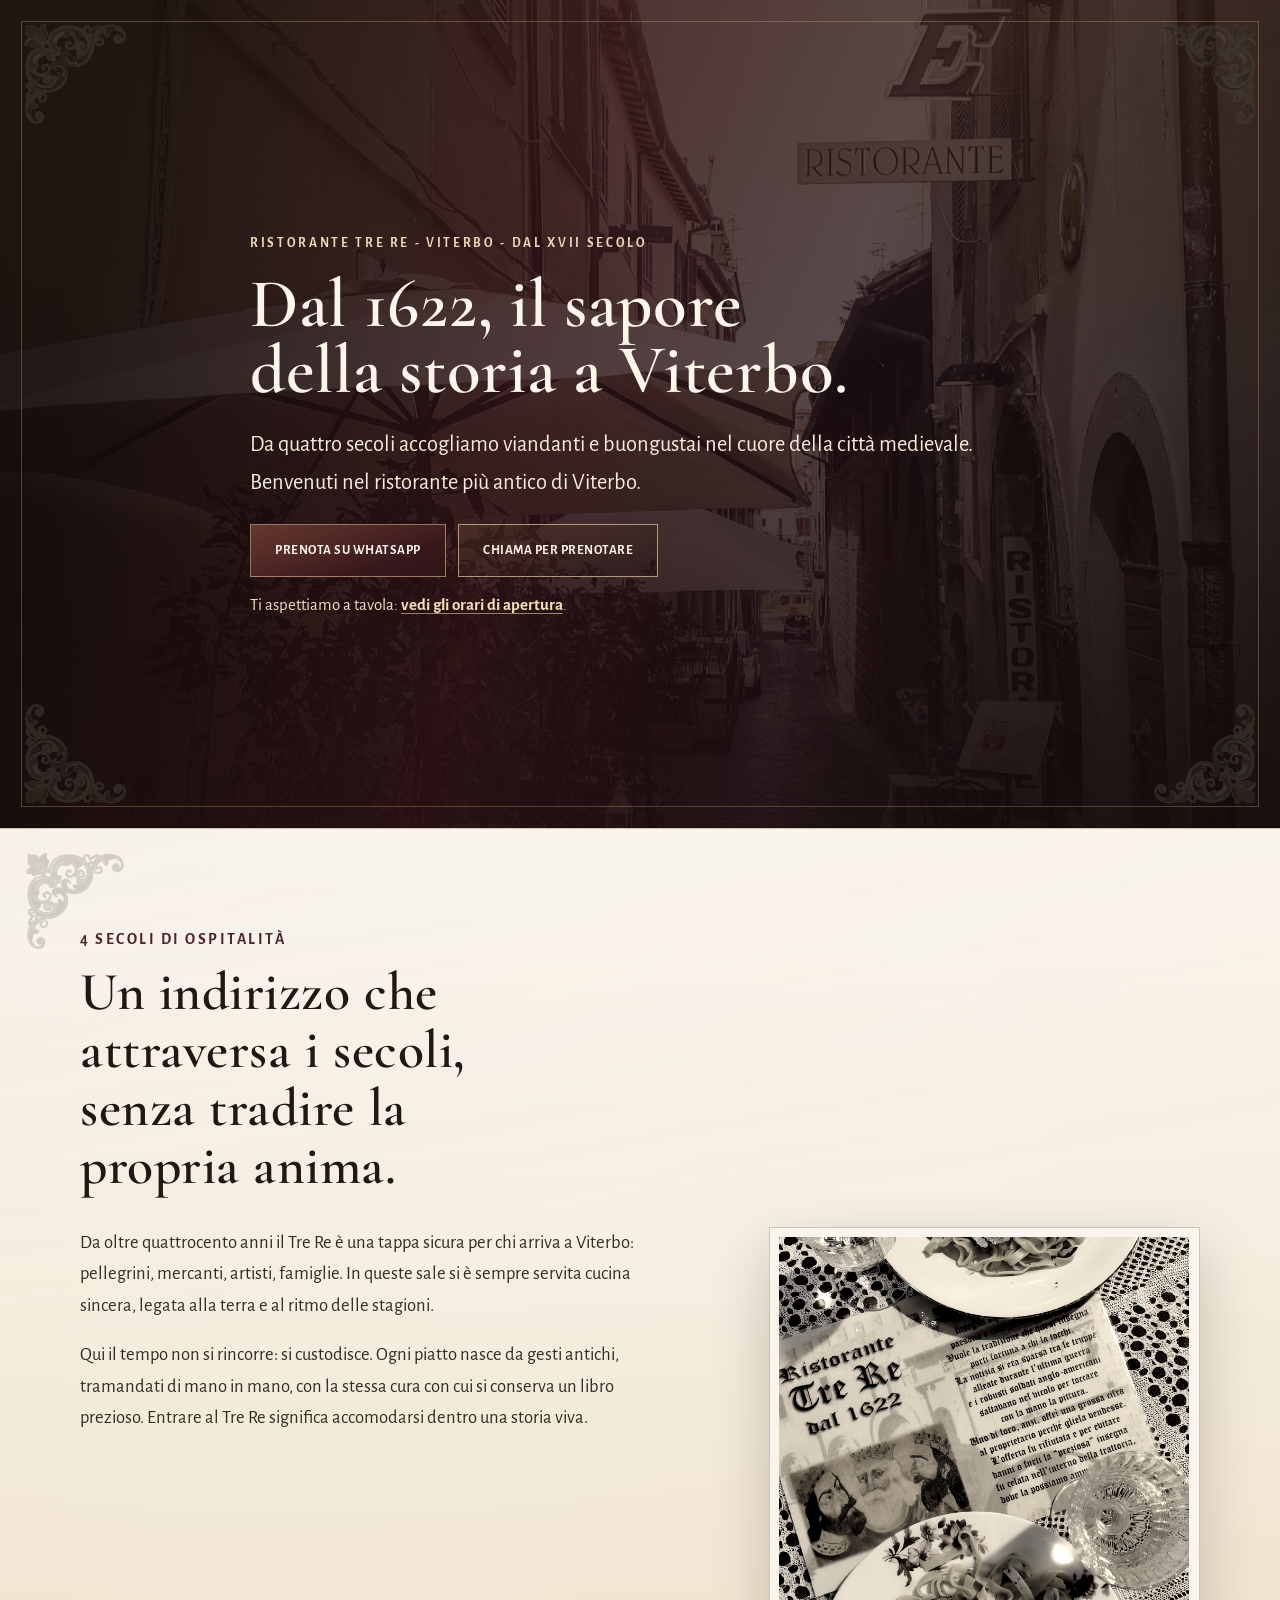
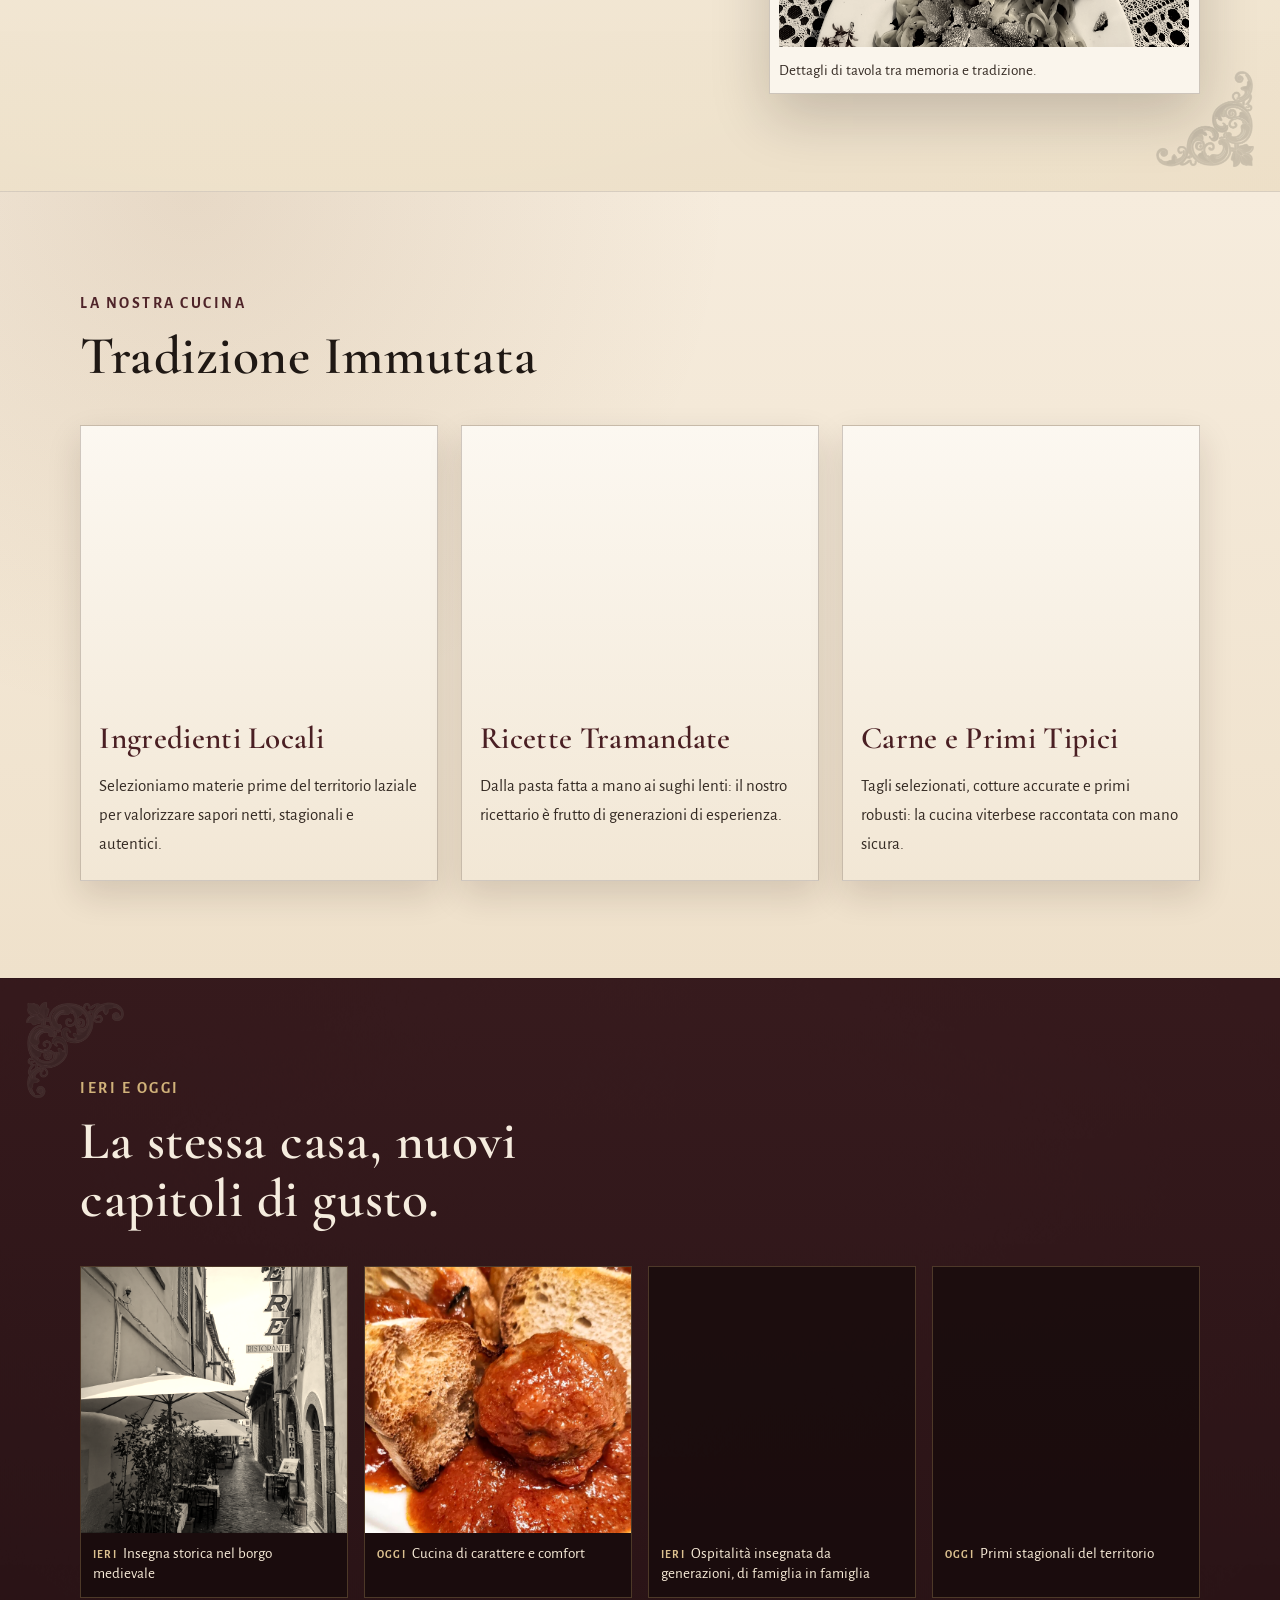
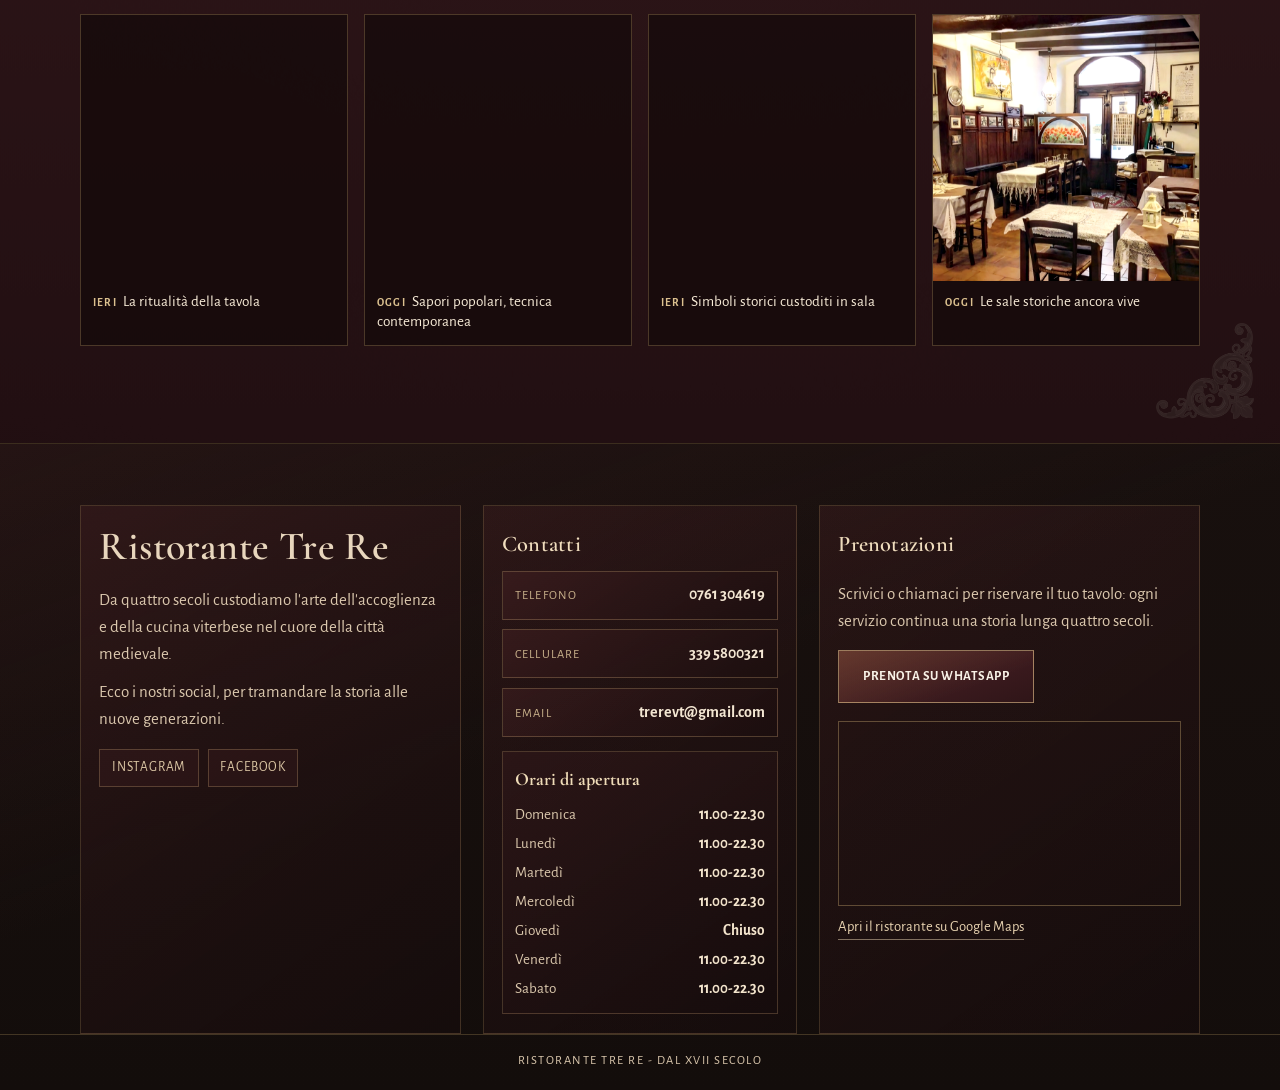
==== index.html @ cdb8b238 "prova 2" ====
<!DOCTYPE html>
<html lang="it">
<head>
  <meta charset="UTF-8">
  <meta name="viewport" content="width=device-width, initial-scale=1.0">
  <title>Ristorante Tre Re</title>
  <meta http-equiv="refresh" content="0; url=assets/index.html?v=20260501-3">
  <link rel="canonical" href="assets/index.html?v=20260501-3">
</head>
<body>
  <p>Reindirizzamento in corso...</p>
  <script>
    window.location.replace("assets/index.html?v=20260501-3");
  </script>
</body>
</html>
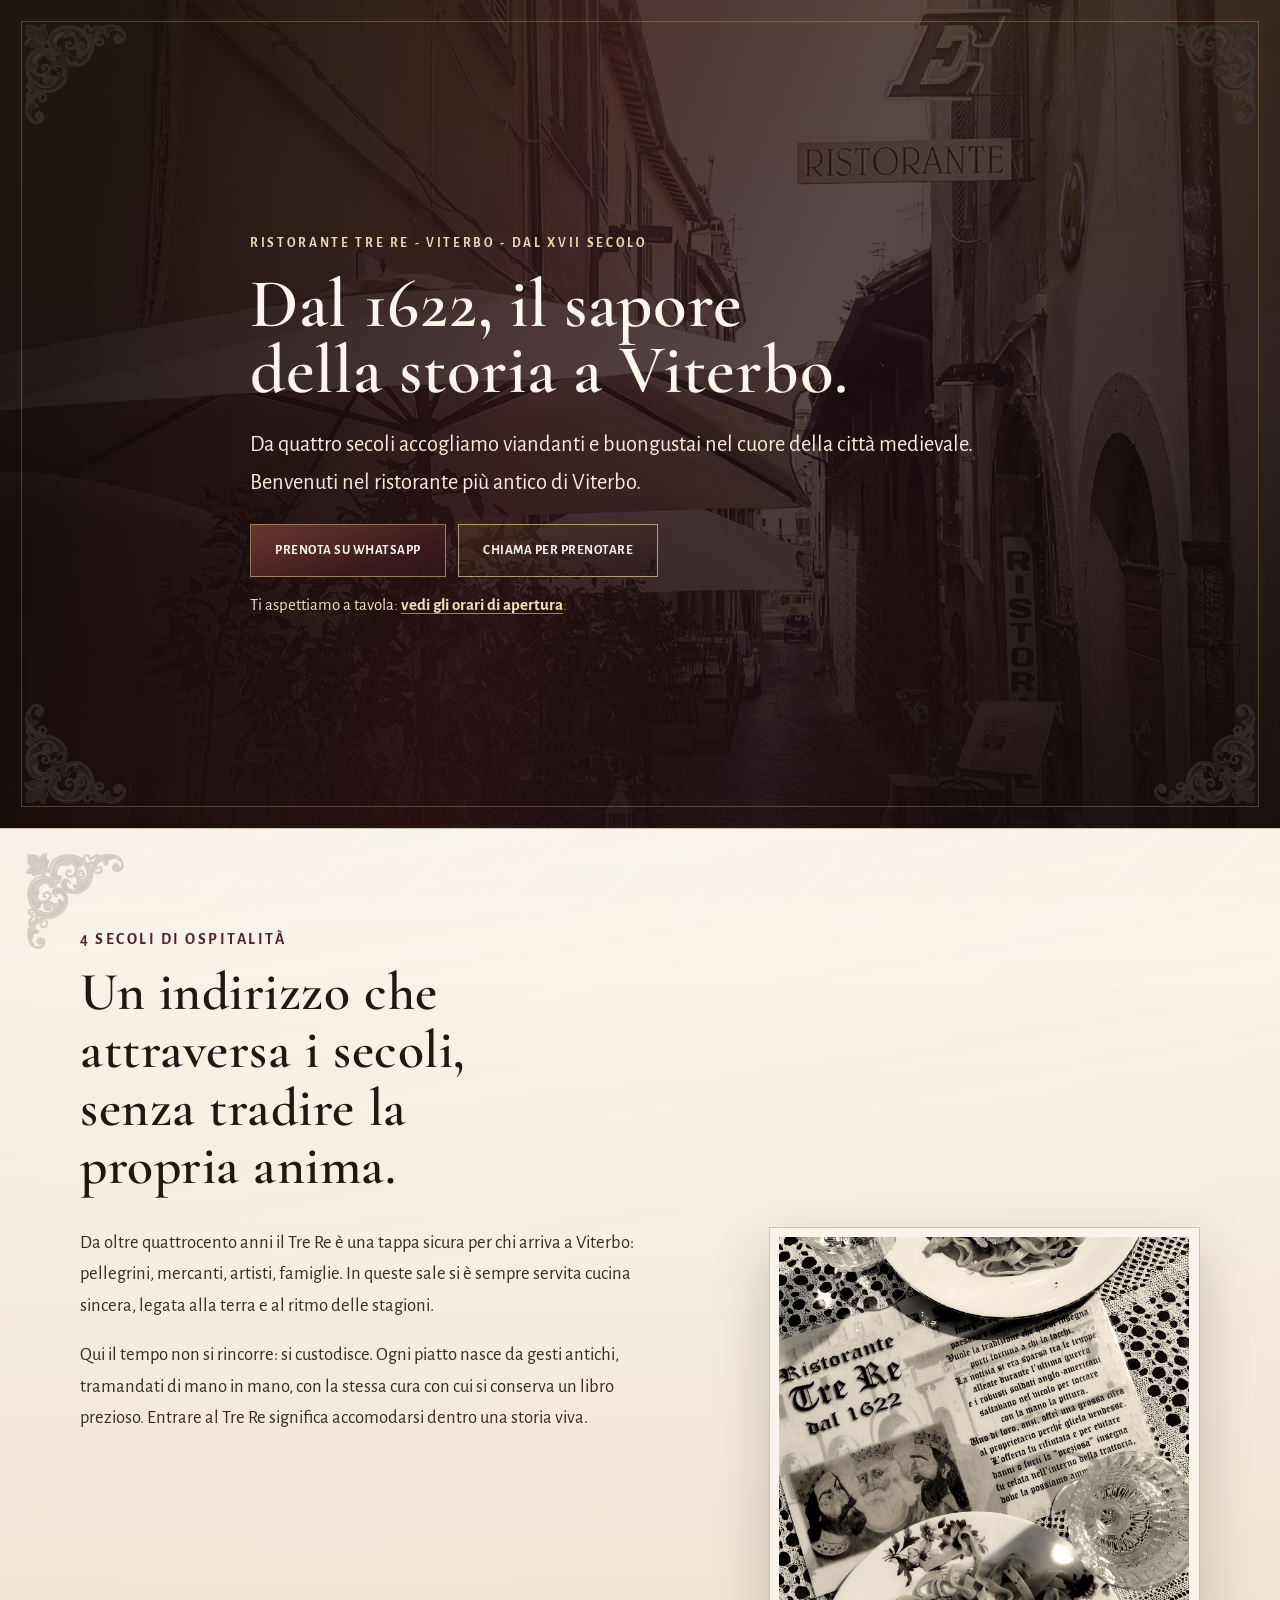
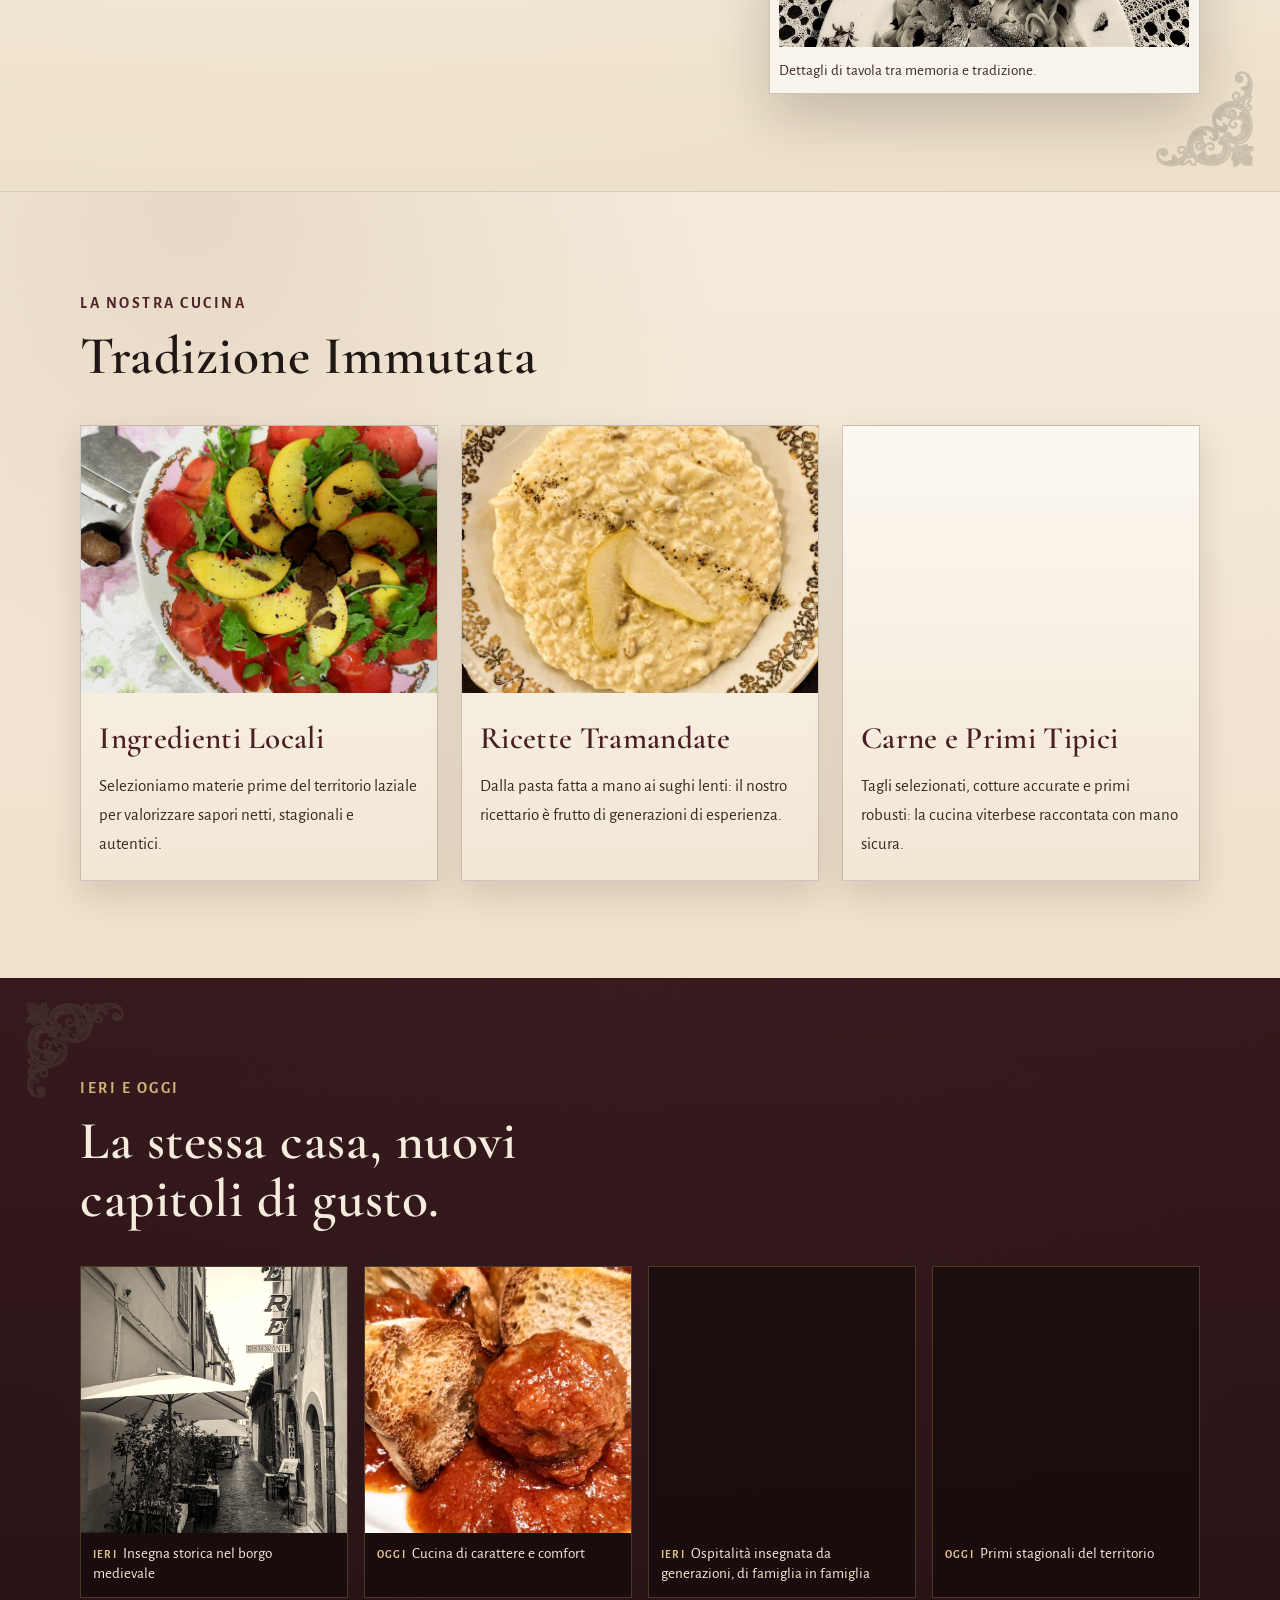
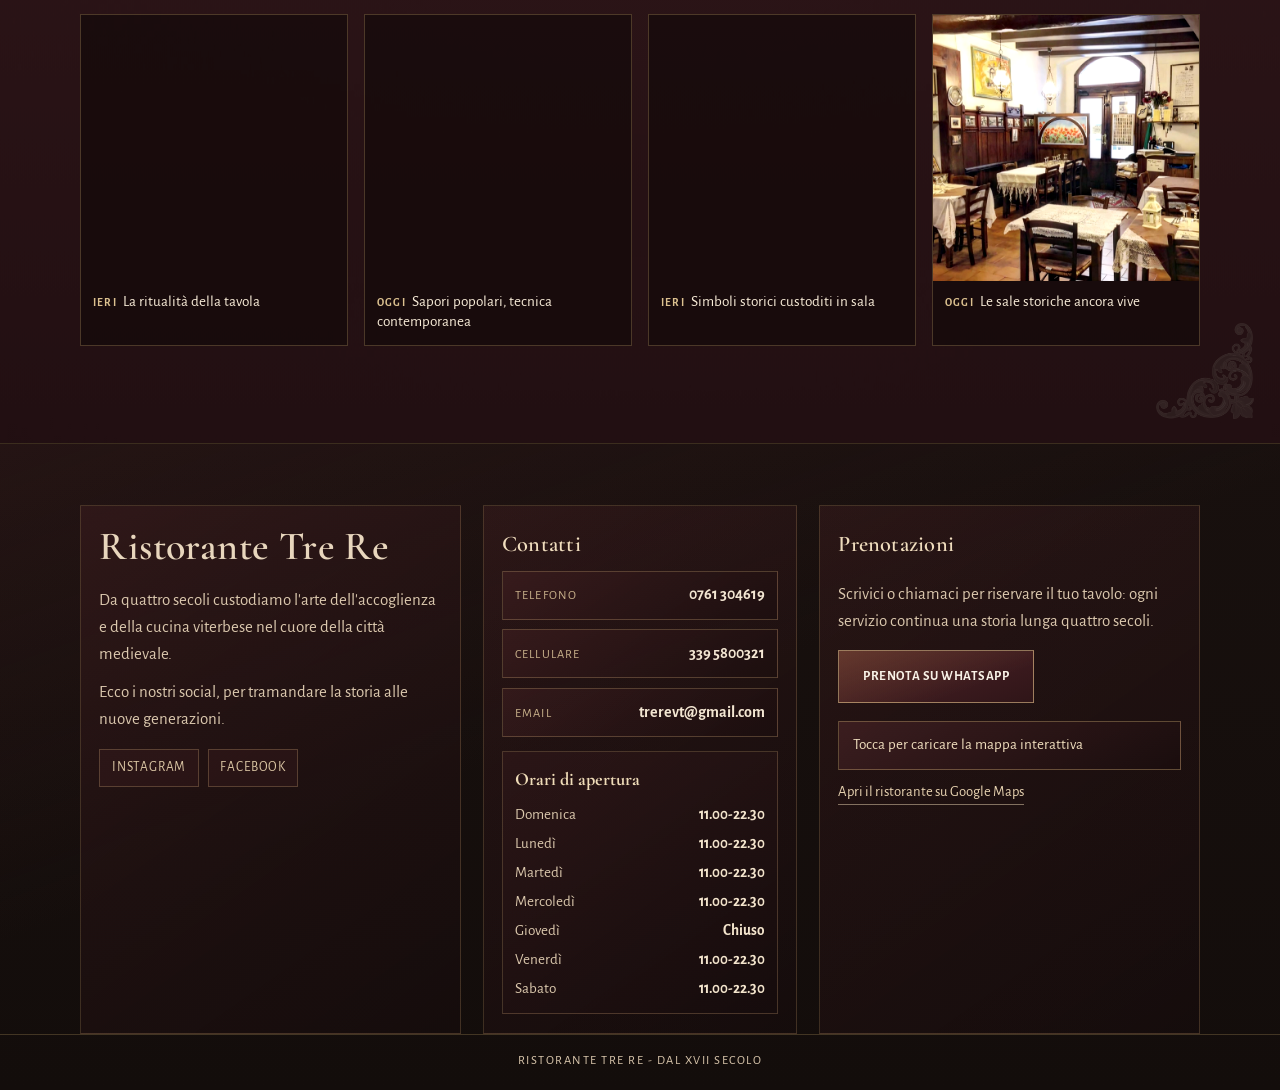
==== commit 5cd2b914: "bug risolto , vediamo velocita" ====
--- a/index.html
+++ b/index.html
@@ -4,13 +4,13 @@
   <meta charset="UTF-8">
   <meta name="viewport" content="width=device-width, initial-scale=1.0">
   <title>Ristorante Tre Re</title>
-  <meta http-equiv="refresh" content="0; url=assets/index.html?v=20260501-3">
-  <link rel="canonical" href="assets/index.html?v=20260501-3">
+  <meta http-equiv="refresh" content="0; url=assets/index.html?v=20260501-4">
+  <link rel="canonical" href="assets/index.html?v=20260501-4">
 </head>
 <body>
   <p>Reindirizzamento in corso...</p>
   <script>
-    window.location.replace("assets/index.html?v=20260501-3");
+    window.location.replace("assets/index.html?v=20260501-4");
   </script>
 </body>
 </html>
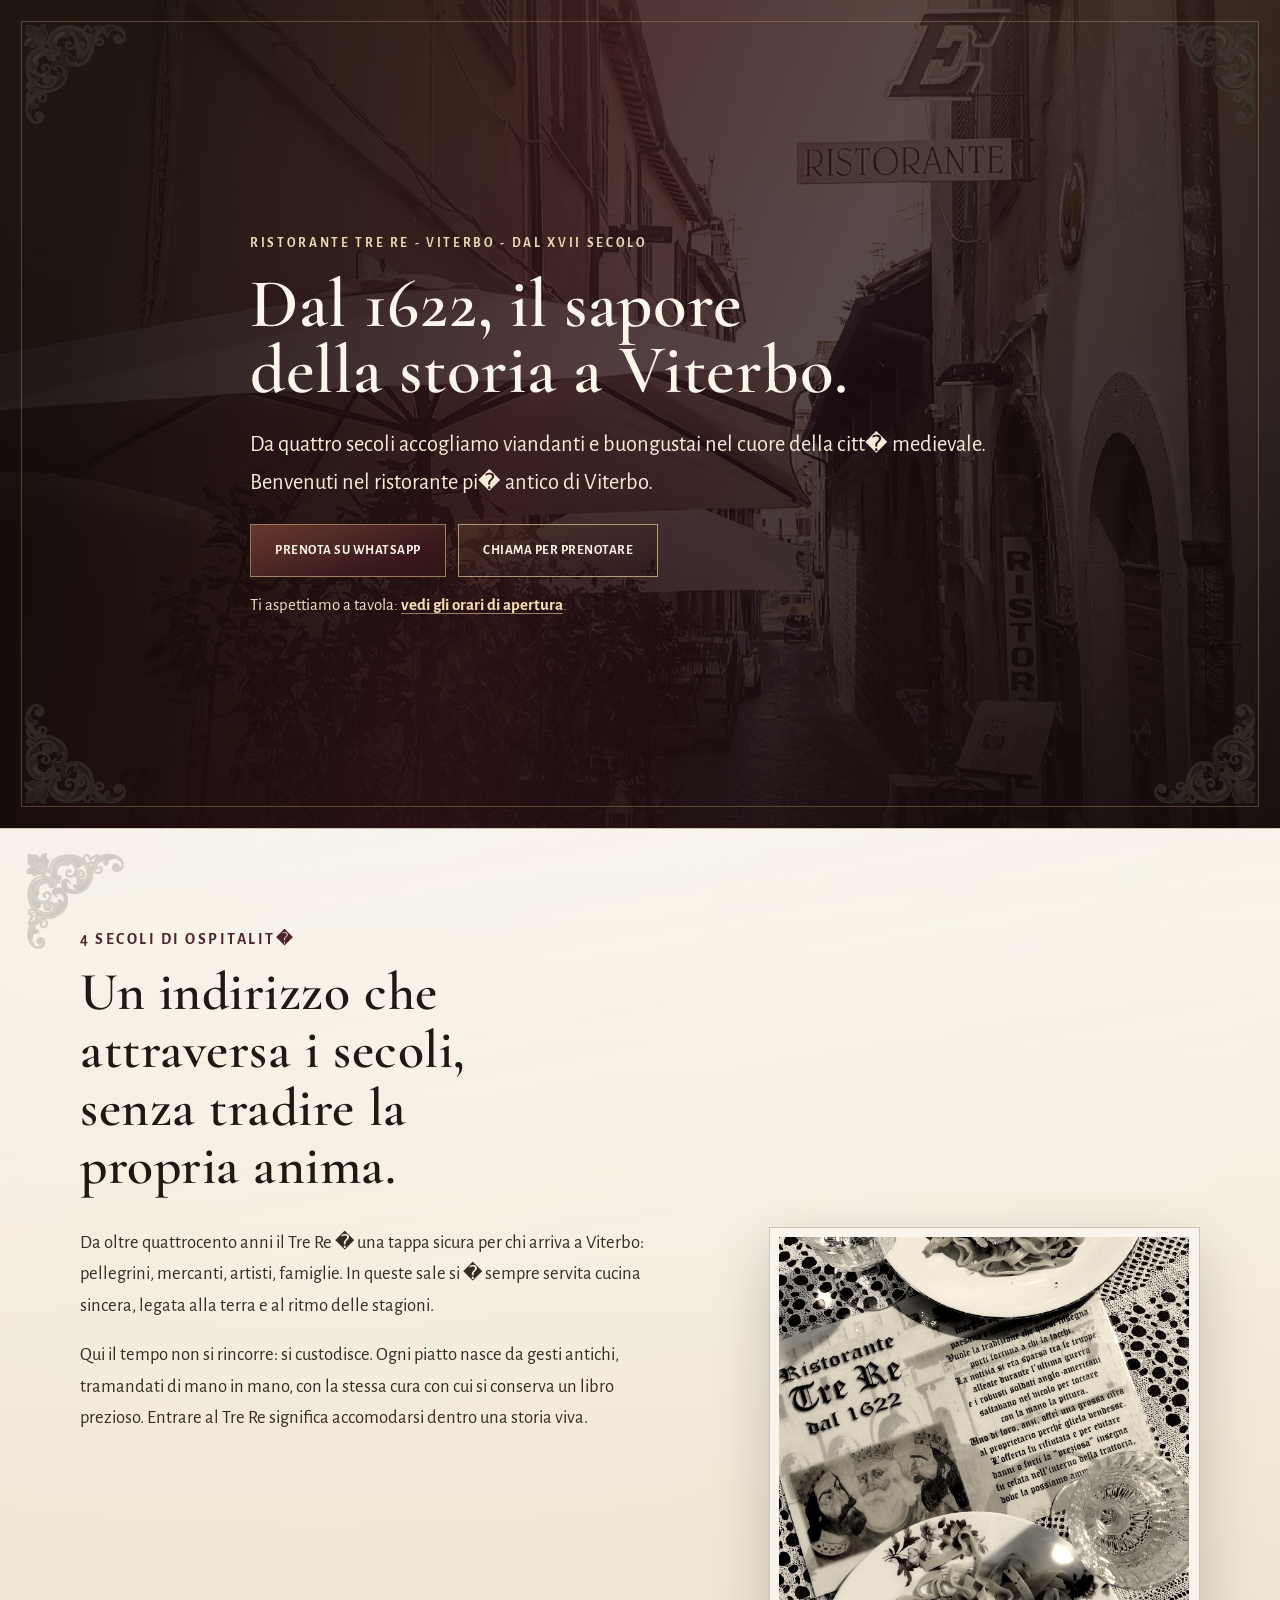
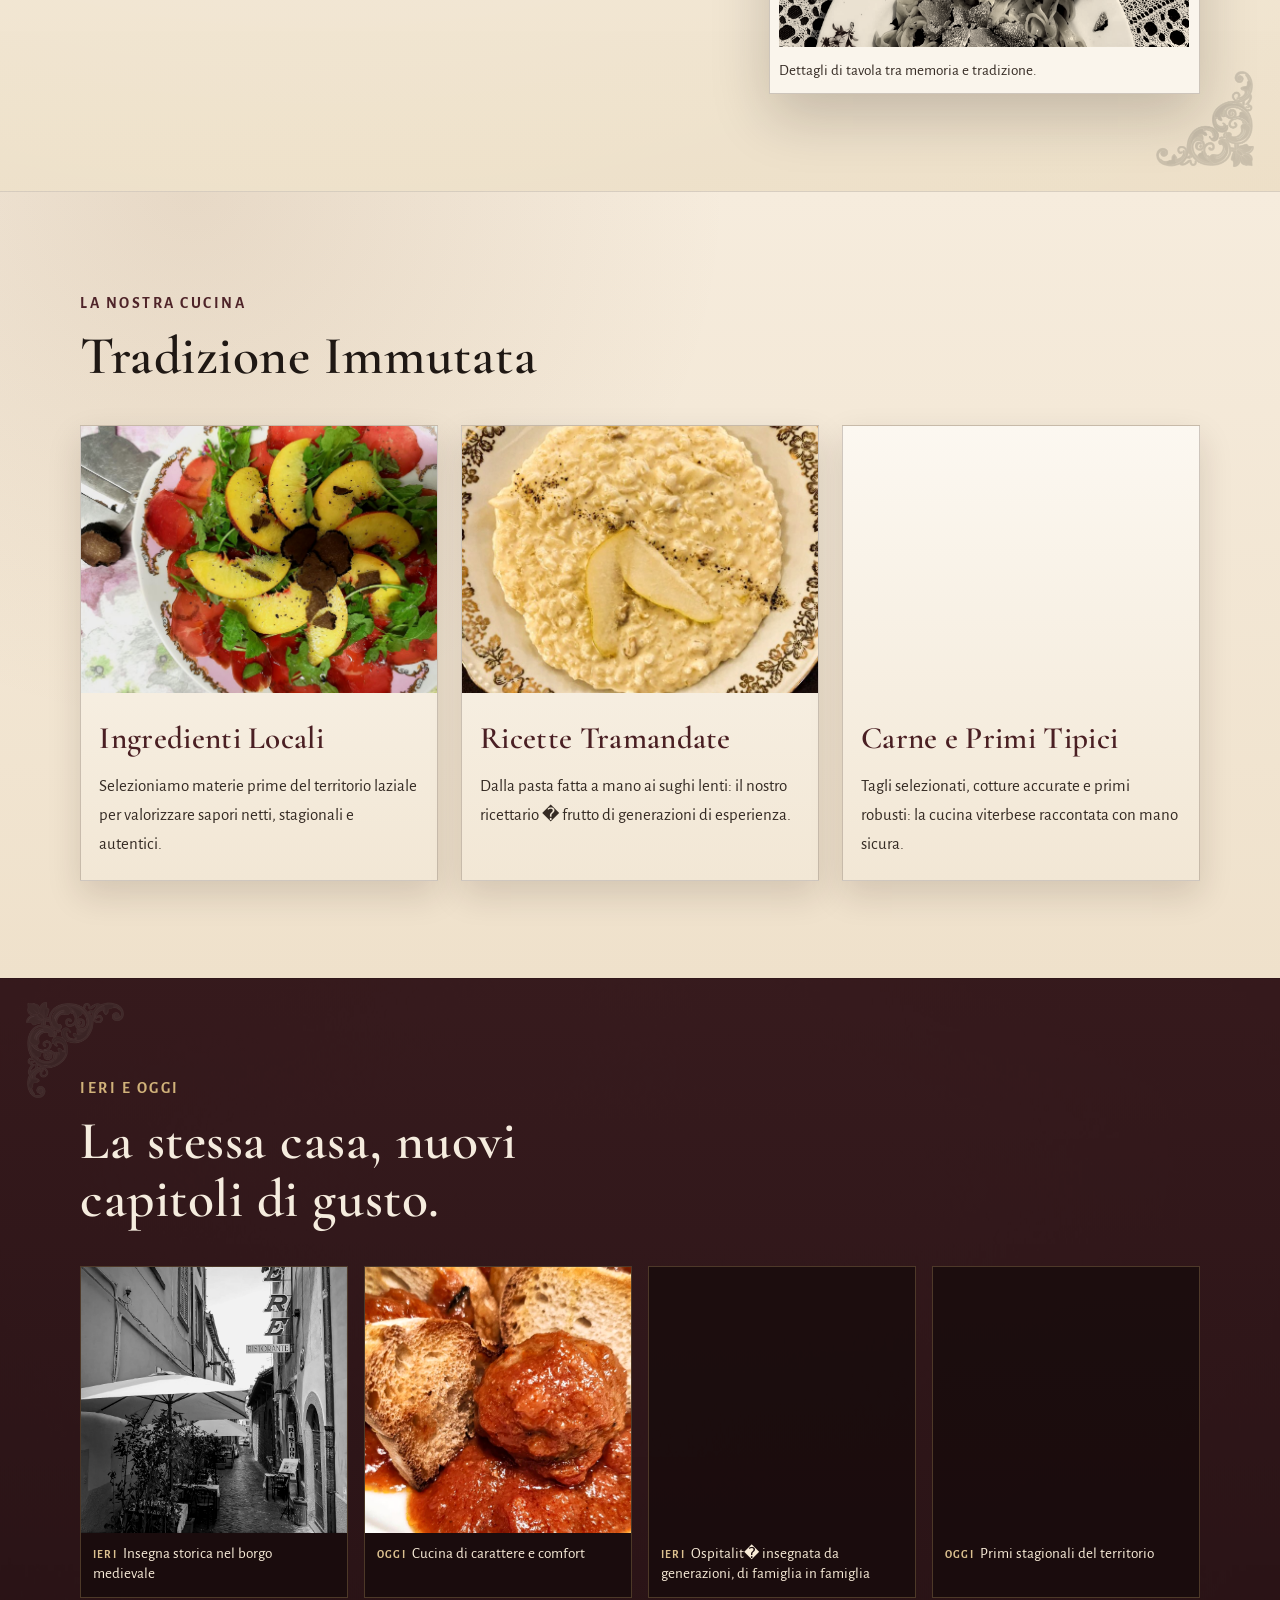
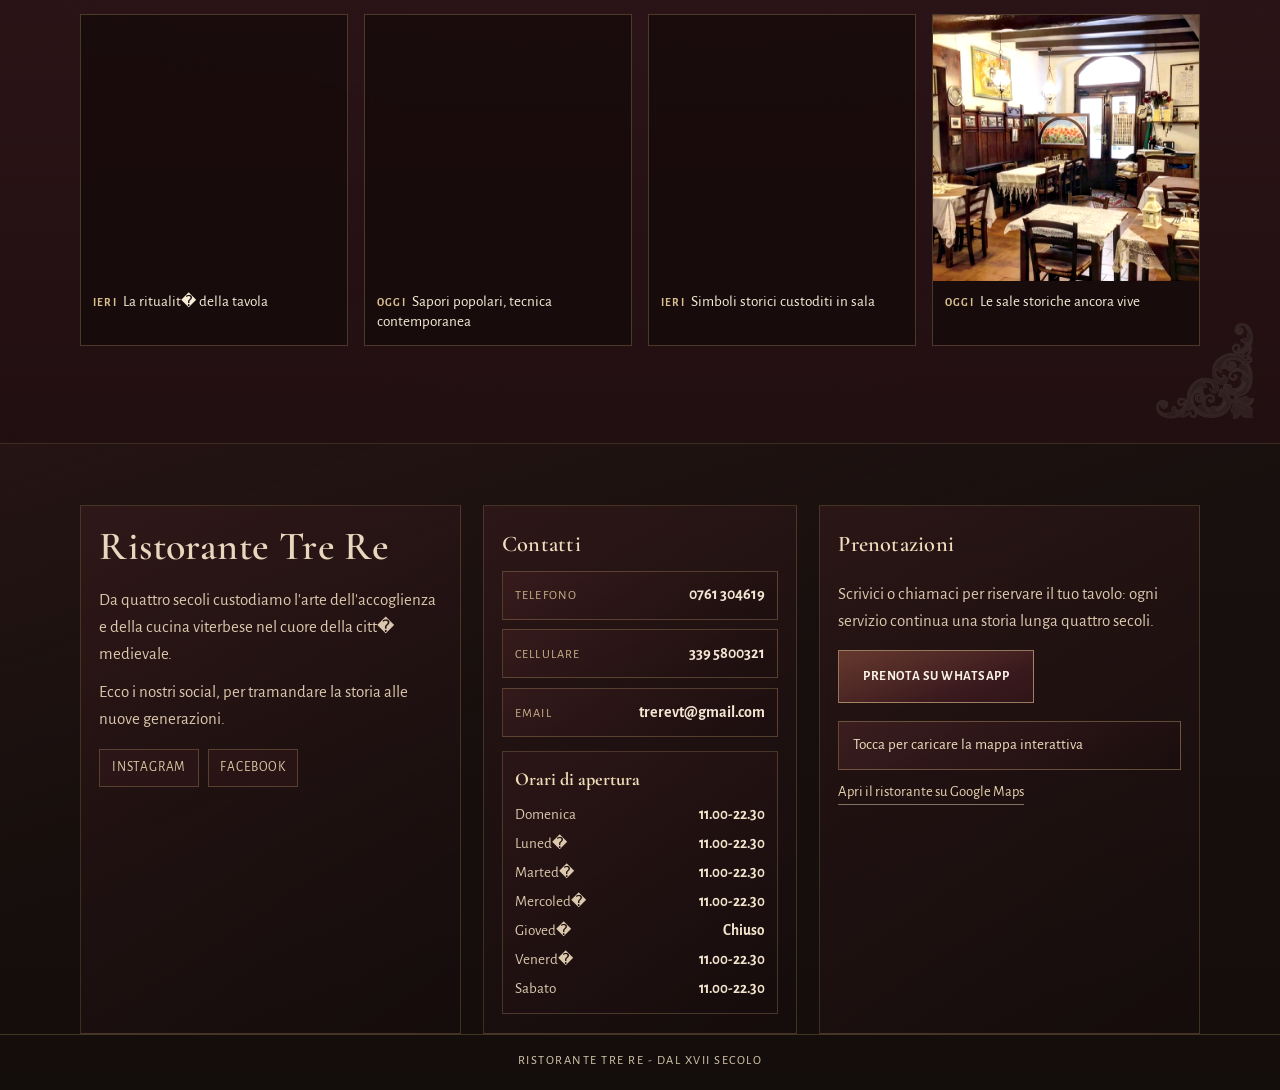
==== commit c793c4ac: "index in root" ====
--- a/index.html
+++ b/index.html
@@ -3,14 +3,225 @@
 <head>
   <meta charset="UTF-8">
   <meta name="viewport" content="width=device-width, initial-scale=1.0">
-  <title>Ristorante Tre Re</title>
-  <meta http-equiv="refresh" content="0; url=assets/index.html?v=20260501-4">
-  <link rel="canonical" href="assets/index.html?v=20260501-4">
+  <title>Ristorante Tre Re | Dal 1600 il sapore della storia</title>
+  <meta name="description" content="Ristorante Tre Re, il locale pi� antico di Viterbo: quattro secoli di ospitalit�, cucina tipica e tradizione nel cuore medievale della citt�.">
+  <link rel="stylesheet" href="assets/css/style.css?v=20260501-5">
 </head>
 <body>
-  <p>Reindirizzamento in corso...</p>
+  <header class="hero">
+    <div class="hero-slideshow" aria-hidden="true">
+      <span class="hero-slide hero-slide--1"></span>
+      <span class="hero-slide hero-slide--2"></span>
+      <span class="hero-slide hero-slide--3"></span>
+    </div>
+    <div class="hero-frame" aria-hidden="true"></div>
+    <div class="container hero-inner">
+      <p class="eyebrow fade-up" style="--delay: 0s;">Ristorante Tre Re - Viterbo - Dal XVII secolo</p>
+      <h1 class="fade-up" style="--delay: 0.12s;">Dal 1622, il sapore della storia a Viterbo.</h1>
+      <p class="lead fade-up" style="--delay: 0.24s;">
+        Da quattro secoli accogliamo viandanti e buongustai nel cuore della citt� medievale.
+        Benvenuti nel ristorante pi� antico di Viterbo.
+      </p>
+      <div class="hero-cta-group fade-up" style="--delay: 0.36s;">
+        <a class="cta" href="https://wa.me/393395800321?text=Buongiorno%2C%20vorrei%20prenotare%20un%20tavolo%20al%20Ristorante%20Tre%20Re." target="_blank" rel="noopener noreferrer">Prenota su WhatsApp</a>
+        <a class="cta cta-outline" href="tel:+390761304619">Chiama per prenotare</a>
+      </div>
+      <p class="hero-contacts fade-up" style="--delay: 0.48s;">Ti aspettiamo a tavola: <a href="#orari">vedi gli orari di apertura</a>.</p>
+    </div>
+  </header>
+
+  <main>
+    <section class="section legacy ornate" id="storia">
+      <div class="container">
+        <p class="section-kicker">4 Secoli di Ospitalit�</p>
+        <h2>Un indirizzo che attraversa i secoli, senza tradire la propria anima.</h2>
+        <div class="legacy-grid">
+          <div>
+            <p>
+              Da oltre quattrocento anni il Tre Re � una tappa sicura per chi arriva a Viterbo:
+              pellegrini, mercanti, artisti, famiglie. In queste sale si � sempre servita cucina
+              sincera, legata alla terra e al ritmo delle stagioni.
+            </p>
+            <p>
+              Qui il tempo non si rincorre: si custodisce. Ogni piatto nasce da gesti antichi,
+              tramandati di mano in mano, con la stessa cura con cui si conserva un libro prezioso.
+              Entrare al Tre Re significa accomodarsi dentro una storia viva.
+            </p>
+          </div>
+          <figure class="legacy-photo">
+            <img src="assets/img/foglio-tavola-upscaled.jpeg" alt="Tavolo apparecchiato con menu storico del Ristorante Tre Re." loading="lazy" decoding="async">
+            <figcaption>Dettagli di tavola tra memoria e tradizione.</figcaption>
+          </figure>
+        </div>
+      </div>
+    </section>
+
+    <section class="section cucina" id="cucina">
+      <div class="container">
+        <p class="section-kicker">La Nostra Cucina</p>
+        <h2>Tradizione Immutata</h2>
+        <div class="card-grid">
+          <article class="dish-card">
+            <img src="assets/img/ristorante_tre_re__1594581853_2351845506476905360_332465198.jpg" alt="Piatto con ingredienti stagionali e prodotti del territorio." loading="lazy" decoding="async">
+            <div class="card-copy">
+              <h3>Ingredienti Locali</h3>
+              <p>Selezioniamo materie prime del territorio laziale per valorizzare sapori netti, stagionali e autentici.</p>
+            </div>
+          </article>
+
+          <article class="dish-card">
+            <img src="assets/img/riso.jpg" alt="Piatto della tradizione di casa Tre Re, ricetta tramandata nel tempo." loading="lazy" decoding="async">
+            <div class="card-copy">
+              <h3>Ricette Tramandate</h3>
+              <p>Dalla pasta fatta a mano ai sughi lenti: il nostro ricettario � frutto di generazioni di esperienza.</p>
+            </div>
+          </article>
+
+          <article class="dish-card">
+            <img src="assets/img/ristorante_tre_re__1757107504_3715209474312395464_332465198.jpg" alt="Secondo piatto tradizionale con carne e contorno fresco." loading="lazy" decoding="async">
+            <div class="card-copy">
+              <h3>Carne e Primi Tipici</h3>
+              <p>Tagli selezionati, cotture accurate e primi robusti: la cucina viterbese raccontata con mano sicura.</p>
+            </div>
+          </article>
+        </div>
+      </div>
+    </section>
+
+    <section class="section gallery ornate" id="ieri-oggi">
+      <div class="container">
+        <p class="section-kicker">Ieri e Oggi</p>
+        <h2>La stessa casa, nuovi capitoli di gusto.</h2>
+        <div class="gallery-grid">
+          <figure class="gallery-item legacy-shot mobile-hide-on-phone">
+            <img src="assets/img/insegna-upscaled.jpeg" alt="Insegna del Ristorante Tre Re lungo il vicolo storico di Viterbo." loading="lazy" decoding="async">
+            <figcaption><span>Ieri</span>Insegna storica nel borgo medievale</figcaption>
+          </figure>
+
+          <figure class="gallery-item now-shot">
+            <img src="assets/img/polpetta.jpg" alt="Polpette al sugo con pane rustico." loading="lazy" decoding="async">
+            <figcaption><span>Oggi</span>Cucina di carattere e comfort</figcaption>
+          </figure>
+
+          <figure class="gallery-item legacy-shot">
+            <img src="assets/img/ristorante_tre_re__1744607950_3610355622177372496_332465198.jpg" alt="Ricetta tradizionale servita su piatto storico del ristorante." loading="lazy" decoding="async">
+            <figcaption><span>Ieri</span>Ospitalit� insegnata da generazioni, di famiglia in famiglia</figcaption>
+          </figure>
+
+          <figure class="gallery-item now-shot mobile-hide-on-phone">
+            <img src="assets/img/ristorante_tre_re__1744601433_3610300957358822686_332465198.jpg" alt="Tagliolini ai carciofi della tradizione stagionale." loading="lazy" decoding="async">
+            <figcaption><span>Oggi</span>Primi stagionali del territorio</figcaption>
+          </figure>
+
+          <figure class="gallery-item legacy-shot">
+            <img src="assets/img/ristorante_tre_re__1517424236_1704600497828273106_332465198.jpg" alt="Tavolo apparecchiato in stile classico nelle sale del Tre Re." loading="lazy" decoding="async">
+            <figcaption><span>Ieri</span>La ritualit� della tavola</figcaption>
+          </figure>
+
+          <figure class="gallery-item now-shot">
+            <img src="assets/img/ristorante_tre_re__1749907609_3654812386989381666_332465198.jpg" alt="Frittura tradizionale servita in carta paglia." loading="lazy" decoding="async">
+            <figcaption><span>Oggi</span>Sapori popolari, tecnica contemporanea</figcaption>
+          </figure>
+
+          <figure class="gallery-item legacy-shot">
+            <img src="assets/img/quadro.jpg" alt="Affresco dei Tre Re nelle sale interne del ristorante." loading="lazy" decoding="async">
+            <figcaption><span>Ieri</span>Simboli storici custoditi in sala</figcaption>
+          </figure>
+
+          <figure class="gallery-item now-shot">
+            <img src="assets/img/interno-upscaled.jpeg" alt="Sala interna del ristorante con tavoli apparecchiati e travi in legno." loading="lazy" decoding="async">
+            <figcaption><span>Oggi</span>Le sale storiche ancora vive</figcaption>
+          </figure>
+        </div>
+      </div>
+    </section>
+  </main>
+
+  <footer class="site-footer" id="prenotazioni">
+    <div class="container footer-grid">
+      <div class="footer-col footer-brand">
+        <h2>Ristorante Tre Re</h2>
+        <p>
+          Da quattro secoli custodiamo l'arte dell'accoglienza e della cucina viterbese
+          nel cuore della citt� medievale.
+        </p>
+        <p class="footer-social-intro">Ecco i nostri social, per tramandare la storia alle nuove generazioni.</p>
+        <div class="footer-social-row">
+          <a class="footer-social-link" href="https://www.instagram.com/ristorante_tre_re_/" target="_blank" rel="noopener noreferrer">Instagram</a>
+          <a class="footer-social-link" href="https://www.facebook.com/trereviterbo/" target="_blank" rel="noopener noreferrer">Facebook</a>
+        </div>
+      </div>
+      <div class="footer-col footer-contacts">
+        <h3>Contatti</h3>
+        <div class="footer-contact-cards">
+          <a class="footer-contact-card" href="tel:+390761304619">
+            <span>Telefono</span>
+            <strong>0761 304619</strong>
+          </a>
+          <a class="footer-contact-card" href="tel:+393395800321">
+            <span>Cellulare</span>
+            <strong>339 5800321</strong>
+          </a>
+          <a class="footer-contact-card" href="mailto:trerevt@gmail.com">
+            <span>Email</span>
+            <strong>trerevt@gmail.com</strong>
+          </a>
+        </div>
+        <div class="footer-hours" id="orari">
+          <h4>Orari di apertura</h4>
+          <ul class="footer-hours-list">
+            <li><span>Domenica</span><strong>11.00-22.30</strong></li>
+            <li><span>Luned�</span><strong>11.00-22.30</strong></li>
+            <li><span>Marted�</span><strong>11.00-22.30</strong></li>
+            <li><span>Mercoled�</span><strong>11.00-22.30</strong></li>
+            <li><span>Gioved�</span><strong>Chiuso</strong></li>
+            <li><span>Venerd�</span><strong>11.00-22.30</strong></li>
+            <li><span>Sabato</span><strong>11.00-22.30</strong></li>
+          </ul>
+        </div>
+      </div>
+      <div class="footer-col footer-booking">
+        <h3>Prenotazioni</h3>
+        <p>
+          Scrivici o chiamaci per riservare il tuo tavolo:
+          ogni servizio continua una storia lunga quattro secoli.
+        </p>
+        <div class="footer-actions">
+          <a class="cta" href="https://wa.me/393395800321?text=Buongiorno%2C%20vorrei%20prenotare%20un%20tavolo%20al%20Ristorante%20Tre%20Re." target="_blank" rel="noopener noreferrer">Prenota su WhatsApp</a>
+        </div>
+        <div class="footer-map-wrap">
+          <button class="footer-map-load" type="button" data-map-load>
+            Tocca per caricare la mappa interattiva
+          </button>
+          <iframe
+            class="footer-map"
+            title="Mappa del Ristorante Tre Re a Viterbo"
+            data-src="https://maps.google.com/maps?q=Ristorante+Tre+Re,+Via+Macel+Gattesco+3,+Viterbo&z=17&output=embed"
+            loading="lazy"
+            referrerpolicy="no-referrer-when-downgrade"></iframe>
+          <a class="footer-map-link" href="https://www.google.com/maps/search/?api=1&query=Ristorante+Tre+Re,+Via+Macel+Gattesco+3,+Viterbo" target="_blank" rel="noopener noreferrer">Apri il ristorante su Google Maps</a>
+        </div>
+      </div>
+    </div>
+    <p class="footer-signature">Ristorante Tre Re - Dal XVII Secolo</p>
+  </footer>
   <script>
-    window.location.replace("assets/index.html?v=20260501-4");
+    (function () {
+      var mapButton = document.querySelector("[data-map-load]");
+      var mapFrame = document.querySelector(".footer-map");
+      if (!mapButton || !mapFrame) return;
+
+      function loadMap() {
+        if (mapFrame.getAttribute("src")) return;
+        var src = mapFrame.getAttribute("data-src");
+        if (!src) return;
+        mapFrame.setAttribute("src", src);
+        mapFrame.classList.add("is-loaded");
+        mapButton.hidden = true;
+      }
+
+      mapButton.addEventListener("click", loadMap);
+    })();
   </script>
 </body>
 </html>
--- a/assets/css/style.css
+++ b/assets/css/style.css
@@ -0,0 +1,1021 @@
+@import url("../fonts/local-fonts.css");
+
+:root {
+  --paper: #f4ecde;
+  --paper-soft: #efe3cf;
+  --ink: #1f1814;
+  --ink-soft: #352b24;
+  --bordeaux: #4a1f23;
+  --bordeaux-deep: #2f1518;
+  --bordeaux-soft: #5f2c31;
+  --gold: #9a7838;
+  --gold-soft: #c4a770;
+  --border: rgba(63, 45, 31, 0.24);
+  --shadow: 0 22px 55px rgba(24, 14, 10, 0.2);
+}
+
+*,
+*::before,
+*::after {
+  box-sizing: border-box;
+}
+
+html {
+  scroll-behavior: smooth;
+  width: 100%;
+  max-width: 100%;
+}
+
+body {
+  margin: 0;
+  font-size: 1.06rem;
+  font-family: "Alegreya Sans", sans-serif;
+  color: var(--ink);
+  line-height: 1.7;
+  width: 100%;
+  max-width: 100%;
+  overflow-x: hidden;
+  -webkit-text-size-adjust: 100%;
+  text-size-adjust: 100%;
+  background:
+    radial-gradient(circle at 25% 12%, rgba(255, 255, 255, 0.7), transparent 45%),
+    radial-gradient(circle at 85% 80%, rgba(132, 83, 31, 0.08), transparent 43%),
+    linear-gradient(180deg, #f7f0e5 0%, #efe2cc 62%, #ead8bb 100%);
+}
+
+body::before {
+  content: "";
+  position: fixed;
+  top: 0;
+  right: 0;
+  bottom: 0;
+  left: 0;
+  inset: 0;
+  pointer-events: none;
+  background-image: repeating-linear-gradient(
+    -45deg,
+    rgba(76, 49, 24, 0.02) 0,
+    rgba(76, 49, 24, 0.02) 2px,
+    transparent 2px,
+    transparent 7px
+  );
+  z-index: -1;
+}
+
+img {
+  display: block;
+  width: 100%;
+  max-width: 100%;
+  height: auto;
+}
+
+iframe {
+  display: block;
+  max-width: 100%;
+}
+
+.container {
+  width: 92vw;
+  max-width: 1120px;
+  margin-inline: auto;
+}
+
+.section {
+  padding: clamp(4.2rem, 7.6vw, 6.8rem) 0;
+  position: relative;
+}
+
+.section-kicker {
+  margin: 0 0 0.65rem;
+  font-size: 0.98rem;
+  text-transform: uppercase;
+  letter-spacing: 0.16em;
+  color: #4f2429;
+  font-weight: 700;
+}
+
+h1,
+h2,
+h3 {
+  margin: 0;
+  font-family: "Cormorant Garamond", serif;
+  font-weight: 600;
+  letter-spacing: 0.01em;
+}
+
+h2 {
+  font-size: clamp(2rem, 4.2vw, 3.35rem);
+  line-height: 1.08;
+  max-width: 18ch;
+}
+
+.hero {
+  position: relative;
+  min-height: 92vh;
+  min-height: max(760px, 92svh);
+  display: grid;
+  place-items: center;
+  overflow: hidden;
+  color: #fdf6eb;
+}
+
+.hero::before {
+  content: "";
+  position: absolute;
+  top: 0;
+  right: 0;
+  bottom: 0;
+  left: 0;
+  inset: 0;
+  z-index: 0;
+  background:
+    radial-gradient(circle at 18% 20%, rgba(188, 142, 72, 0.2), transparent 48%),
+    radial-gradient(circle at 84% 76%, rgba(74, 31, 35, 0.2), transparent 44%);
+}
+
+.hero-slideshow {
+  position: absolute;
+  top: 0;
+  right: 0;
+  bottom: 0;
+  left: 0;
+  inset: 0;
+  z-index: 0;
+}
+
+.hero-slide {
+  position: absolute;
+  top: 0;
+  right: 0;
+  bottom: 0;
+  left: 0;
+  inset: 0;
+  opacity: 0;
+  background-size: cover;
+  background-position: center;
+  filter: saturate(0.64) sepia(0.28) contrast(1.06) brightness(0.54);
+  transform: scale(1.01);
+  animation: heroCrossfade 18s ease-in-out infinite;
+  animation-fill-mode: both;
+}
+
+.hero-slide--1 {
+  background-image: url("../img/tavola-upscaled.jpeg");
+  animation-delay: 0s;
+}
+
+.hero-slide--2 {
+  background-image: url("../img/interno-upscaled.jpeg");
+  animation-delay: -12s;
+}
+
+.hero-slide--3 {
+  background-image: url("../img/insegna-upscaled.jpeg");
+  animation-delay: -6s;
+}
+
+@keyframes heroCrossfade {
+  0% {
+    opacity: 1;
+    transform: scale(1.02);
+  }
+  27% {
+    opacity: 1;
+  }
+  33% {
+    opacity: 0;
+  }
+  94% {
+    opacity: 0;
+    transform: scale(1.01);
+  }
+  100% {
+    opacity: 1;
+    transform: scale(1.02);
+  }
+}
+
+.hero::after {
+  content: "";
+  position: absolute;
+  top: 0;
+  right: 0;
+  bottom: 0;
+  left: 0;
+  inset: 0;
+  z-index: 1;
+  background:
+    linear-gradient(105deg, rgba(20, 12, 10, 0.86) 10%, rgba(53, 20, 24, 0.7) 42%, rgba(45, 20, 24, 0.54) 62%, rgba(20, 11, 10, 0.8) 100%),
+    linear-gradient(180deg, rgba(151, 108, 61, 0.3) 0%, transparent 45%, rgba(10, 7, 6, 0.72) 100%);
+}
+
+.hero-inner {
+  position: relative;
+  z-index: 3;
+  max-width: 780px;
+  padding: clamp(6.8rem, 14vh, 8rem) 0 6.4rem;
+}
+
+.eyebrow {
+  margin: 0 0 1.1rem;
+  letter-spacing: 0.2em;
+  text-transform: uppercase;
+  font-size: 0.83rem;
+  color: #ead8b6;
+  font-weight: 700;
+}
+
+.hero h1 {
+  font-size: clamp(2.5rem, 5.4vw, 5.2rem);
+  line-height: 0.95;
+  margin-bottom: 1.35rem;
+  text-wrap: balance;
+}
+
+.lead {
+  font-size: clamp(1.14rem, 2vw, 1.4rem);
+  max-width: 63ch;
+  margin: 0 0 1.45rem;
+  color: #f7ebd9;
+}
+
+.cta {
+  display: inline-flex;
+  align-items: center;
+  justify-content: center;
+  text-decoration: none;
+  color: #f8f1e6;
+  font-weight: 700;
+  letter-spacing: 0.04em;
+  text-transform: uppercase;
+  font-size: 0.82rem;
+  border: 1px solid rgba(221, 192, 140, 0.56);
+  background:
+    linear-gradient(160deg, rgba(169, 126, 61, 0.24), transparent 70%),
+    linear-gradient(160deg, rgba(82, 35, 41, 0.96), rgba(48, 21, 24, 0.96));
+  padding: 0.9rem 1.5rem;
+  transition: transform 240ms ease, box-shadow 240ms ease, border-color 240ms ease;
+}
+
+.hero-cta-group {
+  display: flex;
+  align-items: center;
+  gap: 0.75rem;
+  flex-wrap: wrap;
+}
+
+.cta:hover,
+.cta:focus-visible {
+  transform: translateY(-2px);
+  box-shadow: 0 16px 35px rgba(15, 8, 8, 0.38);
+  border-color: rgba(221, 192, 140, 0.8);
+}
+
+.cta-outline {
+  background:
+    linear-gradient(160deg, rgba(188, 148, 81, 0.11), rgba(40, 19, 23, 0.55));
+  border-color: rgba(226, 198, 152, 0.72);
+}
+
+.hero-contacts {
+  margin: 0.85rem 0 0;
+  font-size: 1.06rem;
+  color: #f0e0c6;
+}
+
+.hero-contacts a {
+  color: #f5dfb5;
+  font-weight: 700;
+  text-decoration-color: rgba(245, 223, 181, 0.55);
+  text-underline-offset: 3px;
+}
+
+.hero-contacts a:hover,
+.hero-contacts a:focus-visible {
+  text-decoration-color: rgba(245, 223, 181, 0.95);
+}
+
+.hero-frame {
+  position: absolute;
+  top: 0;
+  right: 0;
+  bottom: 0;
+  left: 0;
+  inset: 0;
+  z-index: 2;
+  pointer-events: none;
+}
+
+.hero-frame::before {
+  content: "";
+  position: absolute;
+  top: 1.3rem;
+  right: 1.3rem;
+  bottom: 1.3rem;
+  left: 1.3rem;
+  inset: 1.3rem;
+  border: 1px solid rgba(216, 182, 122, 0.3);
+}
+
+.hero-frame::after {
+  content: "";
+  position: absolute;
+  top: 1.5rem;
+  right: 1.5rem;
+  bottom: 1.5rem;
+  left: 1.5rem;
+  inset: 1.5rem;
+  background-image:
+    url("../../adobe/floral-corner-top-left-rot.png"),
+    url("../../adobe/floral-corner-top-right-rot.png"),
+    url("../../adobe/floral-corner-bottom-left-rot.png"),
+    url("../../adobe/floral-corner-bottom-right-rot.png");
+  background-repeat: no-repeat;
+  background-size: clamp(74px, 8vw, 116px);
+  background-position:
+    top left,
+    top right,
+    bottom left,
+    bottom right;
+  opacity: 0.55;
+  filter: grayscale(1) sepia(0.42) brightness(0.35) contrast(1.2);
+}
+
+.ornate::before {
+  content: "";
+  position: absolute;
+  top: 0;
+  right: 0;
+  bottom: 0;
+  left: 0;
+  inset: 0;
+  z-index: 0;
+  pointer-events: none;
+  background-image:
+    url("../../adobe/floral-corner-top-left-rot.png"),
+    url("../../adobe/floral-corner-bottom-right-rot.png");
+  background-repeat: no-repeat;
+  background-size: clamp(72px, 8vw, 98px);
+  background-position:
+    left 1.6rem top 1.5rem,
+    right 1.6rem bottom 1.5rem;
+  opacity: 0.24;
+  filter: grayscale(1) sepia(0.35) brightness(0.5);
+}
+
+.ornate .container {
+  position: relative;
+  z-index: 1;
+}
+
+.legacy {
+  border-top: 1px solid rgba(76, 51, 31, 0.18);
+  border-bottom: 1px solid rgba(76, 51, 31, 0.18);
+  background:
+    linear-gradient(180deg, rgba(255, 252, 247, 0.55), rgba(233, 217, 188, 0.56)),
+    linear-gradient(170deg, rgba(151, 106, 51, 0.11), transparent 45%);
+}
+
+.legacy-grid {
+  display: grid;
+  grid-template-columns: 1.2fr 0.8fr;
+  gap: clamp(1.5rem, 3.3vw, 2.8rem);
+  align-items: start;
+  margin-top: clamp(1.6rem, 3vw, 2rem);
+}
+
+.legacy-grid p {
+  margin: 0 0 1.1rem;
+  font-size: 1.16rem;
+  color: var(--ink-soft);
+  max-width: 58ch;
+}
+
+.legacy-photo {
+  position: relative;
+  z-index: 2;
+  margin: 0;
+  border: 1px solid var(--border);
+  background: #faf5ec;
+  padding: 0.6rem;
+  box-shadow: var(--shadow);
+}
+
+.legacy-photo img {
+  aspect-ratio: 1 / 1;
+  object-fit: cover;
+  filter: grayscale(0.88) sepia(0.26) contrast(1.08);
+}
+
+.legacy-photo figcaption {
+  margin-top: 0.65rem;
+  font-size: 0.95rem;
+  color: var(--ink-soft);
+}
+
+.cucina {
+  background:
+    radial-gradient(circle at 15% 0%, rgba(124, 79, 36, 0.12), transparent 40%),
+    linear-gradient(180deg, #f6ecdd 0%, #efe1cb 100%);
+}
+
+.card-grid {
+  margin-top: clamp(1.8rem, 3.2vw, 2.5rem);
+  display: grid;
+  grid-template-columns: repeat(3, minmax(0, 1fr));
+  gap: clamp(1rem, 2vw, 1.4rem);
+}
+
+.dish-card {
+  background: linear-gradient(180deg, #fcf8f1 0%, #f2e7d5 100%);
+  border: 1px solid var(--border);
+  box-shadow: 0 14px 32px rgba(39, 24, 15, 0.14);
+  overflow: hidden;
+  transition: transform 280ms ease, box-shadow 280ms ease;
+}
+
+.dish-card:hover,
+.dish-card:focus-within {
+  transform: translateY(-4px);
+  box-shadow: 0 22px 38px rgba(27, 16, 12, 0.22);
+}
+
+.dish-card img {
+  aspect-ratio: 4 / 3;
+  object-fit: cover;
+  filter: saturate(0.95) contrast(1.03);
+}
+
+.card-copy {
+  padding: 1.2rem 1.15rem 1.3rem;
+}
+
+.card-copy h3 {
+  font-size: clamp(1.55rem, 2.5vw, 1.95rem);
+  color: var(--bordeaux);
+  margin-bottom: 0.45rem;
+}
+
+.card-copy p {
+  margin: 0;
+  color: var(--ink-soft);
+  font-size: 1.06rem;
+}
+
+.gallery {
+  background:
+    linear-gradient(180deg, rgba(56, 26, 29, 0.94) 0%, rgba(34, 15, 18, 0.98) 100%),
+    url("../img/AdobeStock_529003800.jpeg");
+  background-size: cover;
+  background-position: center;
+  color: #f5ecde;
+}
+
+.gallery .section-kicker {
+  color: #d1b27a;
+}
+
+.gallery h2 {
+  max-width: 20ch;
+}
+
+.gallery-grid {
+  margin-top: clamp(1.8rem, 3.2vw, 2.4rem);
+  display: grid;
+  grid-template-columns: repeat(4, minmax(0, 1fr));
+  gap: clamp(0.72rem, 1.35vw, 1rem);
+}
+
+.gallery-item {
+  margin: 0;
+  border: 1px solid rgba(207, 171, 112, 0.28);
+  background: rgba(17, 8, 8, 0.65);
+  overflow: hidden;
+  transition: transform 240ms ease, border-color 240ms ease;
+}
+
+.gallery-item:hover {
+  transform: translateY(-3px);
+  border-color: rgba(207, 171, 112, 0.55);
+}
+
+.gallery-item img {
+  aspect-ratio: 1 / 1;
+  object-fit: cover;
+}
+
+.legacy-shot img {
+  filter: grayscale(100%) contrast(1.08) brightness(0.95);
+}
+
+.now-shot img {
+  filter: saturate(0.98) contrast(1.06);
+}
+
+.gallery-item figcaption {
+  padding: 0.65rem 0.72rem 0.78rem;
+  font-size: 0.95rem;
+  line-height: 1.35;
+  color: #f8ecd8;
+}
+
+.gallery-item span {
+  display: inline-flex;
+  margin-right: 0.35rem;
+  font-size: 0.7rem;
+  letter-spacing: 0.12em;
+  text-transform: uppercase;
+  font-weight: 700;
+  color: #dbc08f;
+}
+
+.site-footer {
+  background:
+    linear-gradient(160deg, rgba(65, 30, 33, 0.3), transparent 45%),
+    linear-gradient(180deg, #18100e 0%, #130d0b 100%);
+  color: #e8d6bd;
+  padding: clamp(2.6rem, 5vw, 3.8rem) 0 1.2rem;
+  border-top: 1px solid rgba(200, 161, 96, 0.22);
+}
+
+.footer-grid {
+  display: grid;
+  gap: clamp(0.9rem, 1.8vw, 1.35rem);
+  grid-template-columns: minmax(0, 1.15fr) minmax(0, 0.95fr) minmax(0, 1.15fr);
+  align-items: stretch;
+}
+
+.footer-col {
+  padding: clamp(0.9rem, 1.6vw, 1.15rem);
+  border: 1px solid rgba(205, 168, 112, 0.22);
+  background:
+    linear-gradient(145deg, rgba(78, 34, 38, 0.3), rgba(22, 11, 12, 0.56));
+}
+
+.footer-brand,
+.footer-booking {
+  display: flex;
+  flex-direction: column;
+  gap: 0.72rem;
+}
+
+.site-footer h2 {
+  font-size: clamp(1.95rem, 3.3vw, 2.5rem);
+  margin-bottom: 0.5rem;
+}
+
+.site-footer h3 {
+  font-size: 1.4rem;
+  margin-bottom: 0.45rem;
+  color: #f0ddbe;
+}
+
+.site-footer p {
+  margin: 0;
+  color: #dac7ad;
+  line-height: 1.58;
+}
+
+.footer-list {
+  margin: 0;
+  padding: 0;
+  list-style: none;
+  color: #c8b49a;
+}
+
+.footer-list li {
+  margin-bottom: 0.35rem;
+}
+
+.footer-link {
+  color: #d8c2a0;
+  text-decoration: none;
+  border-bottom: 1px solid transparent;
+  transition: border-color 200ms ease, color 200ms ease;
+}
+
+.footer-link:hover,
+.footer-link:focus-visible {
+  color: #f2e1c5;
+  border-color: rgba(242, 225, 197, 0.65);
+}
+
+.footer-actions {
+  margin-top: 0.25rem;
+}
+
+.footer-contact-cards {
+  display: grid;
+  gap: 0.62rem;
+  margin-top: 0.5rem;
+}
+
+.footer-hours {
+  margin-top: 0.85rem;
+  padding: 0.72rem 0.78rem;
+  border: 1px solid rgba(213, 177, 121, 0.24);
+  background: linear-gradient(145deg, rgba(72, 33, 37, 0.26), rgba(22, 11, 12, 0.45));
+}
+
+.footer-hours h4 {
+  margin: 0 0 0.45rem;
+  font-family: "Cormorant Garamond", serif;
+  font-size: 1.14rem;
+  color: #efdcb8;
+}
+
+.footer-hours-list {
+  margin: 0;
+  padding: 0;
+  list-style: none;
+  display: grid;
+  gap: 0.2rem;
+}
+
+.footer-hours-list li {
+  display: flex;
+  justify-content: space-between;
+  align-items: baseline;
+  gap: 0.9rem;
+  color: #dbc8ad;
+  font-size: 0.95rem;
+}
+
+.footer-hours-list strong {
+  color: #f3e4cc;
+  font-weight: 700;
+  overflow-wrap: anywhere;
+}
+
+.footer-contact-card {
+  display: flex;
+  justify-content: space-between;
+  align-items: baseline;
+  gap: 0.75rem;
+  padding: 0.62rem 0.72rem;
+  border: 1px solid rgba(213, 177, 121, 0.28);
+  background: linear-gradient(145deg, rgba(81, 37, 40, 0.35), rgba(25, 12, 13, 0.5));
+  color: #e8d5b7;
+  text-decoration: none;
+  transition: border-color 220ms ease, transform 220ms ease, background-color 220ms ease;
+}
+
+.footer-contact-card span {
+  font-size: 0.78rem;
+  letter-spacing: 0.1em;
+  text-transform: uppercase;
+  color: #c8b08a;
+}
+
+.footer-contact-card strong {
+  font-size: 1rem;
+  color: #f3e6d2;
+  font-weight: 700;
+  overflow-wrap: anywhere;
+}
+
+.footer-contact-card:hover,
+.footer-contact-card:focus-visible {
+  border-color: rgba(231, 198, 143, 0.55);
+  transform: translateY(-1px);
+  background: linear-gradient(145deg, rgba(97, 45, 49, 0.43), rgba(31, 15, 16, 0.56));
+}
+
+.footer-social-row {
+  margin-top: 0.3rem;
+  display: flex;
+  flex-wrap: wrap;
+  gap: 0.58rem;
+}
+
+.footer-social-intro {
+  margin-top: 0.15rem;
+  color: #ddceb5;
+}
+
+.footer-social-link {
+  display: inline-flex;
+  align-items: center;
+  justify-content: center;
+  min-height: 2rem;
+  padding: 0.4rem 0.72rem;
+  border: 1px solid rgba(213, 177, 121, 0.28);
+  text-decoration: none;
+  color: #dbc6a4;
+  font-size: 0.84rem;
+  letter-spacing: 0.06em;
+  text-transform: uppercase;
+  background: rgba(66, 30, 34, 0.28);
+  transition: color 220ms ease, border-color 220ms ease, background-color 220ms ease;
+}
+
+.footer-social-link:hover,
+.footer-social-link:focus-visible {
+  color: #f5e6cf;
+  border-color: rgba(234, 198, 138, 0.52);
+  background: rgba(83, 38, 42, 0.42);
+}
+
+.footer-map-wrap {
+  margin-top: 0.35rem;
+}
+
+.footer-map {
+  width: 100%;
+  height: 185px;
+  border: 1px solid rgba(214, 179, 121, 0.36);
+  display: none;
+}
+
+.footer-map.is-loaded {
+  display: block;
+}
+
+.footer-map-load {
+  width: 100%;
+  min-height: 3.1rem;
+  padding: 0.68rem 0.85rem;
+  border: 1px solid rgba(214, 179, 121, 0.36);
+  background: linear-gradient(150deg, rgba(84, 40, 44, 0.5), rgba(24, 11, 12, 0.6));
+  color: #f0debe;
+  text-align: left;
+  font-family: inherit;
+  font-size: 0.95rem;
+  cursor: pointer;
+}
+
+.footer-map-load:hover,
+.footer-map-load:focus-visible {
+  border-color: rgba(236, 204, 152, 0.58);
+  color: #f8e9d2;
+}
+
+.footer-map-link {
+  display: inline-block;
+  margin-top: 0.55rem;
+  color: #e7d2b0;
+  text-decoration: none;
+  border-bottom: 1px solid rgba(231, 210, 176, 0.5);
+  font-size: 0.92rem;
+}
+
+.footer-map-link:hover,
+.footer-map-link:focus-visible {
+  color: #f5e5ca;
+  border-bottom-color: rgba(245, 229, 202, 0.9);
+}
+
+.footer-signature {
+  margin: 1.5rem 0 0;
+  text-align: center;
+  letter-spacing: 0.12em;
+  text-transform: uppercase;
+  font-size: 0.78rem;
+  color: #d8bf8d;
+  border-top: 1px solid rgba(208, 171, 108, 0.25);
+  padding-top: 1rem;
+}
+
+.fade-up {
+  opacity: 0;
+  transform: translateY(16px);
+  animation: fadeUp 800ms cubic-bezier(0.2, 0.8, 0.2, 1) forwards;
+  animation-delay: var(--delay, 0s);
+}
+
+@keyframes fadeUp {
+  to {
+    opacity: 1;
+    transform: translateY(0);
+  }
+}
+
+@media (max-width: 1040px) {
+  .gallery-grid {
+    grid-template-columns: repeat(3, minmax(0, 1fr));
+  }
+
+  .card-grid {
+    grid-template-columns: repeat(2, minmax(0, 1fr));
+  }
+
+  .footer-grid {
+    grid-template-columns: 1fr 1fr;
+  }
+
+  .footer-booking {
+    grid-column: 1 / -1;
+  }
+
+  .footer-map {
+    height: 210px;
+  }
+}
+
+@media (max-width: 760px) {
+  .hero {
+    min-height: 84vh;
+    min-height: 84svh;
+  }
+
+  .hero-inner {
+    padding-top: 5.8rem;
+  }
+
+  .hero h1 {
+    line-height: 0.99;
+  }
+
+  .hero-cta-group {
+    flex-direction: column;
+    align-items: stretch;
+    max-width: 340px;
+  }
+
+  .legacy-grid {
+    grid-template-columns: 1fr;
+  }
+
+  .card-grid {
+    grid-template-columns: 1fr;
+  }
+
+  .gallery-grid {
+    grid-template-columns: repeat(2, minmax(0, 1fr));
+  }
+
+  .footer-grid {
+    grid-template-columns: 1fr;
+  }
+
+  .footer-booking {
+    grid-column: auto;
+  }
+
+  .footer-col {
+    padding: 0.9rem;
+  }
+
+  .footer-contact-card {
+    flex-direction: column;
+    align-items: flex-start;
+  }
+
+  .footer-map {
+    height: 220px;
+  }
+
+  .hero-frame::before {
+    top: 0.85rem;
+    right: 0.85rem;
+    bottom: 0.85rem;
+    left: 0.85rem;
+    inset: 0.85rem;
+  }
+
+  .hero-frame::after {
+    top: 1rem;
+    right: 1rem;
+    bottom: 1rem;
+    left: 1rem;
+    inset: 1rem;
+  }
+
+  .ornate::before {
+    background-size: 64px;
+    background-position:
+      left 0.5rem top 0.5rem,
+      right 0.5rem bottom 0.5rem;
+  }
+}
+
+/* Defensive fallback for older/quirky mobile browsers */
+@media (max-width: 900px), (hover: none) and (pointer: coarse) {
+  .hero {
+    min-height: 78vh;
+    background:
+      linear-gradient(150deg, rgba(20, 12, 10, 0.82), rgba(45, 20, 24, 0.82)),
+      url("../img/tavola-upscaled.jpeg");
+    background-position: center;
+    background-size: cover;
+    background-repeat: no-repeat;
+  }
+
+  .hero-slideshow {
+    display: none;
+  }
+
+  .hero::before,
+  .hero-frame,
+  .ornate::before {
+    display: none;
+  }
+
+  .hero h1 {
+    text-wrap: wrap;
+  }
+
+  .hero-slide {
+    transform: none !important;
+    animation: none !important;
+    filter: none !important;
+  }
+
+  .legacy-photo img,
+  .gallery-item img {
+    transform: none !important;
+    animation: none !important;
+  }
+
+  .dish-card img {
+    filter: none;
+  }
+
+  .dish-card:hover,
+  .dish-card:focus-within,
+  .gallery-item:hover,
+  .cta:hover,
+  .cta:focus-visible,
+  .footer-contact-card:hover,
+  .footer-contact-card:focus-visible {
+    transform: none;
+    box-shadow: none;
+  }
+}
+
+@supports not (display: grid) {
+  .legacy-grid,
+  .card-grid,
+  .gallery-grid,
+  .footer-grid,
+  .footer-contact-cards {
+    display: block;
+  }
+
+  .legacy-grid > *,
+  .card-grid > *,
+  .gallery-grid > *,
+  .footer-grid > * {
+    margin-top: 1rem;
+  }
+
+  .legacy-grid > *:first-child,
+  .card-grid > *:first-child,
+  .gallery-grid > *:first-child,
+  .footer-grid > *:first-child {
+    margin-top: 0;
+  }
+}
+
+@supports not (aspect-ratio: 1 / 1) {
+  .legacy-photo img,
+  .gallery-item img {
+    height: 240px;
+  }
+
+  .dish-card img {
+    height: 220px;
+  }
+}
+
+@media (max-width: 480px) {
+  .gallery-grid {
+    grid-template-columns: 1fr;
+  }
+
+  .section-kicker {
+    font-size: 0.78rem;
+    letter-spacing: 0.12em;
+  }
+
+  .eyebrow {
+    font-size: 0.74rem;
+    letter-spacing: 0.16em;
+  }
+}
+
+@media (hover: none) and (pointer: coarse) and (max-width: 900px) {
+  .mobile-hide-on-phone {
+    display: none;
+  }
+}
+
+@media (prefers-reduced-motion: reduce) {
+  *,
+  *::before,
+  *::after {
+    animation-duration: 1ms !important;
+    animation-iteration-count: 1 !important;
+    transition-duration: 1ms !important;
+    scroll-behavior: auto !important;
+  }
+
+  .hero-slide {
+    animation: none !important;
+    opacity: 0;
+  }
+
+  .hero-slide--1 {
+    opacity: 1;
+  }
+}
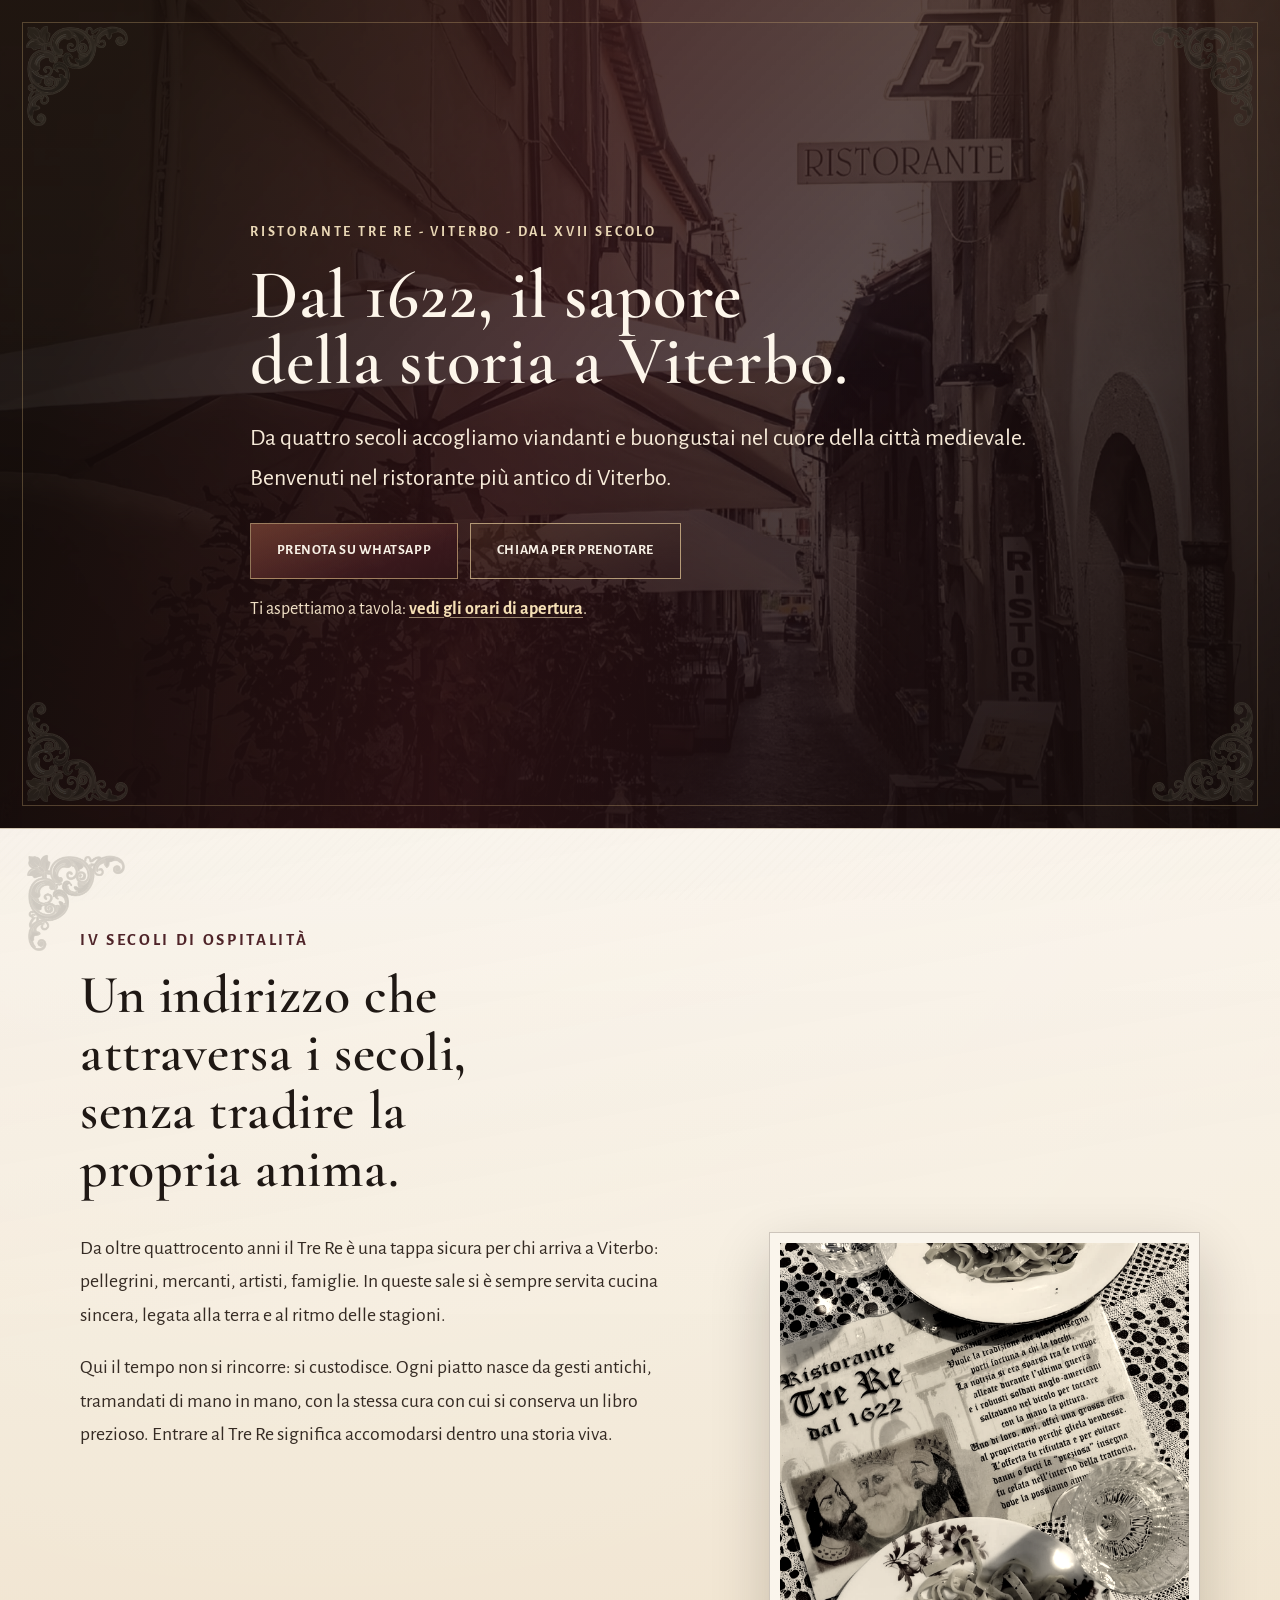
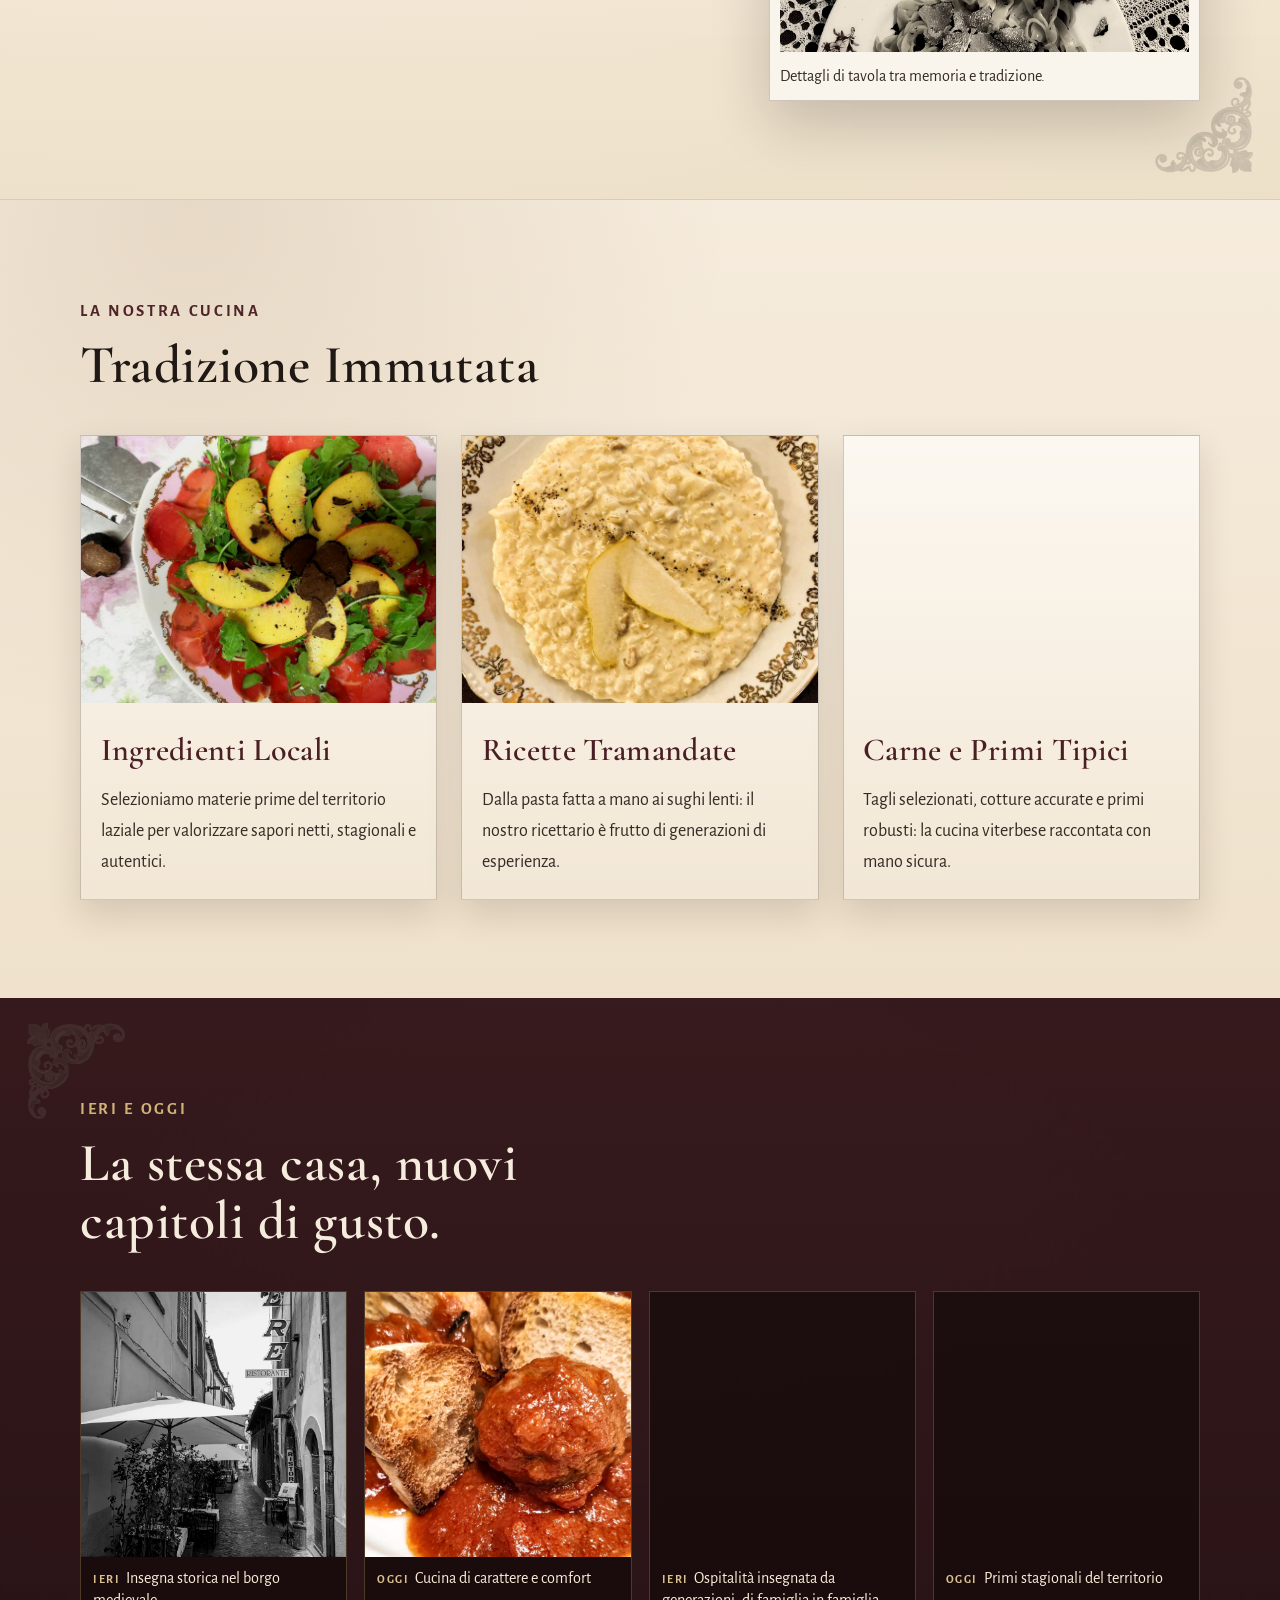
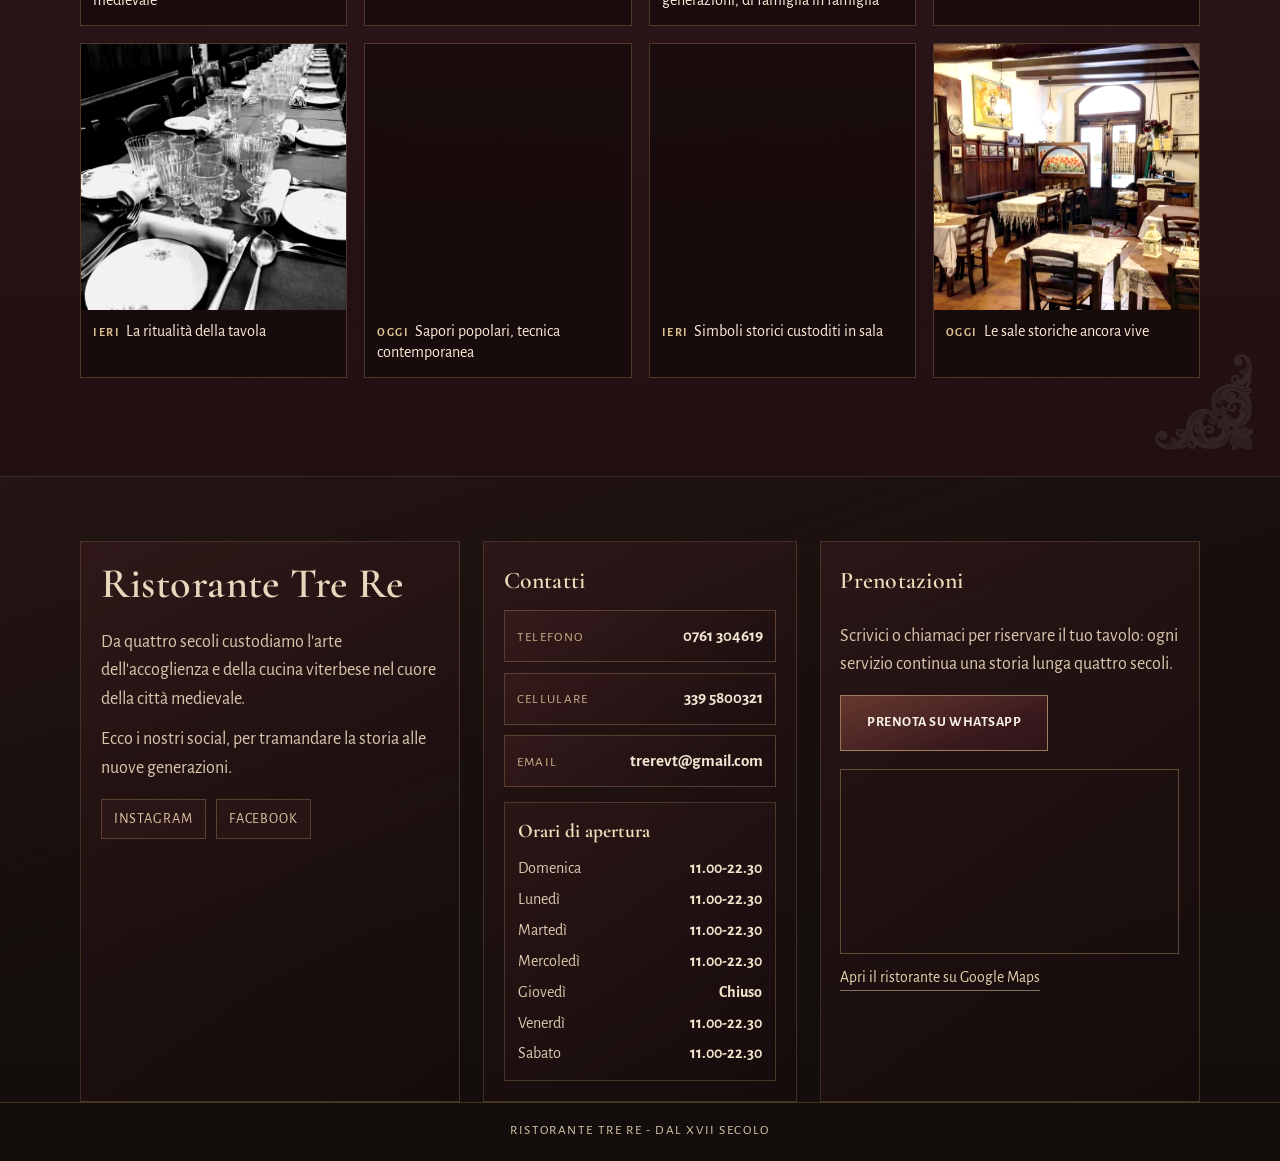
==== commit 612e8012: "demo finita" ====
--- a/index.html
+++ b/index.html
@@ -4,8 +4,10 @@
   <meta charset="UTF-8">
   <meta name="viewport" content="width=device-width, initial-scale=1.0">
   <title>Ristorante Tre Re | Dal 1600 il sapore della storia</title>
-  <meta name="description" content="Ristorante Tre Re, il locale pi� antico di Viterbo: quattro secoli di ospitalit�, cucina tipica e tradizione nel cuore medievale della citt�.">
-  <link rel="stylesheet" href="assets/css/style.css?v=20260501-5">
+  <meta name="description" content="Ristorante Tre Re, il locale più antico di Viterbo: quattro secoli di ospitalità, cucina tipica e tradizione nel cuore medievale della città.">
+  <link rel="preload" as="image" href="assets/img/tavola-upscaled.jpeg" fetchpriority="high">
+  <link rel="stylesheet" href="assets/fonts/local-fonts.css?v=20260502-2">
+  <link rel="stylesheet" href="assets/css/style.css?v=20260502-2">
 </head>
 <body>
   <header class="hero">
@@ -19,8 +21,8 @@
       <p class="eyebrow fade-up" style="--delay: 0s;">Ristorante Tre Re - Viterbo - Dal XVII secolo</p>
       <h1 class="fade-up" style="--delay: 0.12s;">Dal 1622, il sapore della storia a Viterbo.</h1>
       <p class="lead fade-up" style="--delay: 0.24s;">
-        Da quattro secoli accogliamo viandanti e buongustai nel cuore della citt� medievale.
-        Benvenuti nel ristorante pi� antico di Viterbo.
+        Da quattro secoli accogliamo viandanti e buongustai nel cuore della città medievale.
+        Benvenuti nel ristorante più antico di Viterbo.
       </p>
       <div class="hero-cta-group fade-up" style="--delay: 0.36s;">
         <a class="cta" href="https://wa.me/393395800321?text=Buongiorno%2C%20vorrei%20prenotare%20un%20tavolo%20al%20Ristorante%20Tre%20Re." target="_blank" rel="noopener noreferrer">Prenota su WhatsApp</a>
@@ -33,13 +35,13 @@
   <main>
     <section class="section legacy ornate" id="storia">
       <div class="container">
-        <p class="section-kicker">4 Secoli di Ospitalit�</p>
+        <p class="section-kicker">IV Secoli di Ospitalità</p>
         <h2>Un indirizzo che attraversa i secoli, senza tradire la propria anima.</h2>
         <div class="legacy-grid">
           <div>
             <p>
-              Da oltre quattrocento anni il Tre Re � una tappa sicura per chi arriva a Viterbo:
-              pellegrini, mercanti, artisti, famiglie. In queste sale si � sempre servita cucina
+              Da oltre quattrocento anni il Tre Re è una tappa sicura per chi arriva a Viterbo:
+              pellegrini, mercanti, artisti, famiglie. In queste sale si è sempre servita cucina
               sincera, legata alla terra e al ritmo delle stagioni.
             </p>
             <p>
@@ -73,7 +75,7 @@
             <img src="assets/img/riso.jpg" alt="Piatto della tradizione di casa Tre Re, ricetta tramandata nel tempo." loading="lazy" decoding="async">
             <div class="card-copy">
               <h3>Ricette Tramandate</h3>
-              <p>Dalla pasta fatta a mano ai sughi lenti: il nostro ricettario � frutto di generazioni di esperienza.</p>
+              <p>Dalla pasta fatta a mano ai sughi lenti: il nostro ricettario è frutto di generazioni di esperienza.</p>
             </div>
           </article>
 
@@ -105,7 +107,7 @@
 
           <figure class="gallery-item legacy-shot">
             <img src="assets/img/ristorante_tre_re__1744607950_3610355622177372496_332465198.jpg" alt="Ricetta tradizionale servita su piatto storico del ristorante." loading="lazy" decoding="async">
-            <figcaption><span>Ieri</span>Ospitalit� insegnata da generazioni, di famiglia in famiglia</figcaption>
+            <figcaption><span>Ieri</span>Ospitalità insegnata da generazioni, di famiglia in famiglia</figcaption>
           </figure>
 
           <figure class="gallery-item now-shot mobile-hide-on-phone">
@@ -115,7 +117,7 @@
 
           <figure class="gallery-item legacy-shot">
             <img src="assets/img/ristorante_tre_re__1517424236_1704600497828273106_332465198.jpg" alt="Tavolo apparecchiato in stile classico nelle sale del Tre Re." loading="lazy" decoding="async">
-            <figcaption><span>Ieri</span>La ritualit� della tavola</figcaption>
+            <figcaption><span>Ieri</span>La ritualità della tavola</figcaption>
           </figure>
 
           <figure class="gallery-item now-shot">
@@ -143,7 +145,7 @@
         <h2>Ristorante Tre Re</h2>
         <p>
           Da quattro secoli custodiamo l'arte dell'accoglienza e della cucina viterbese
-          nel cuore della citt� medievale.
+          nel cuore della città medievale.
         </p>
         <p class="footer-social-intro">Ecco i nostri social, per tramandare la storia alle nuove generazioni.</p>
         <div class="footer-social-row">
@@ -171,11 +173,11 @@
           <h4>Orari di apertura</h4>
           <ul class="footer-hours-list">
             <li><span>Domenica</span><strong>11.00-22.30</strong></li>
-            <li><span>Luned�</span><strong>11.00-22.30</strong></li>
-            <li><span>Marted�</span><strong>11.00-22.30</strong></li>
-            <li><span>Mercoled�</span><strong>11.00-22.30</strong></li>
-            <li><span>Gioved�</span><strong>Chiuso</strong></li>
-            <li><span>Venerd�</span><strong>11.00-22.30</strong></li>
+            <li><span>Lunedì</span><strong>11.00-22.30</strong></li>
+            <li><span>Martedì</span><strong>11.00-22.30</strong></li>
+            <li><span>Mercoledì</span><strong>11.00-22.30</strong></li>
+            <li><span>Giovedì</span><strong>Chiuso</strong></li>
+            <li><span>Venerdì</span><strong>11.00-22.30</strong></li>
             <li><span>Sabato</span><strong>11.00-22.30</strong></li>
           </ul>
         </div>
@@ -190,14 +192,12 @@
           <a class="cta" href="https://wa.me/393395800321?text=Buongiorno%2C%20vorrei%20prenotare%20un%20tavolo%20al%20Ristorante%20Tre%20Re." target="_blank" rel="noopener noreferrer">Prenota su WhatsApp</a>
         </div>
         <div class="footer-map-wrap">
-          <button class="footer-map-load" type="button" data-map-load>
-            Tocca per caricare la mappa interattiva
-          </button>
           <iframe
             class="footer-map"
             title="Mappa del Ristorante Tre Re a Viterbo"
-            data-src="https://maps.google.com/maps?q=Ristorante+Tre+Re,+Via+Macel+Gattesco+3,+Viterbo&z=17&output=embed"
+            src="https://www.google.com/maps?q=Ristorante+Tre+Re,+Via+Macel+Gattesco+3,+Viterbo&z=17&output=embed"
             loading="lazy"
+            allowfullscreen
             referrerpolicy="no-referrer-when-downgrade"></iframe>
           <a class="footer-map-link" href="https://www.google.com/maps/search/?api=1&query=Ristorante+Tre+Re,+Via+Macel+Gattesco+3,+Viterbo" target="_blank" rel="noopener noreferrer">Apri il ristorante su Google Maps</a>
         </div>
@@ -205,23 +205,5 @@
     </div>
     <p class="footer-signature">Ristorante Tre Re - Dal XVII Secolo</p>
   </footer>
-  <script>
-    (function () {
-      var mapButton = document.querySelector("[data-map-load]");
-      var mapFrame = document.querySelector(".footer-map");
-      if (!mapButton || !mapFrame) return;
-
-      function loadMap() {
-        if (mapFrame.getAttribute("src")) return;
-        var src = mapFrame.getAttribute("data-src");
-        if (!src) return;
-        mapFrame.setAttribute("src", src);
-        mapFrame.classList.add("is-loaded");
-        mapButton.hidden = true;
-      }
-
-      mapButton.addEventListener("click", loadMap);
-    })();
-  </script>
 </body>
 </html>
--- a/assets/fonts/local-fonts.css
+++ b/assets/fonts/local-fonts.css
@@ -0,0 +1,72 @@
+/* Self-hosted Google Fonts subsets (latin + latin-ext) for stable loading. */
+@font-face {
+  font-family: "Alegreya Sans";
+  font-style: normal;
+  font-weight: 400;
+  font-display: swap;
+  src: url("./alegreya-sans-latin-ext-400.woff2") format("woff2");
+  unicode-range: U+0100-02BA, U+02BD-02C5, U+02C7-02CC, U+02CE-02D7, U+02DD-02FF, U+0304, U+0308, U+0329, U+1D00-1DBF, U+1E00-1E9F, U+1EF2-1EFF, U+2020, U+20A0-20AB, U+20AD-20C0, U+2113, U+2C60-2C7F, U+A720-A7FF;
+}
+
+@font-face {
+  font-family: "Alegreya Sans";
+  font-style: normal;
+  font-weight: 400;
+  font-display: swap;
+  src: url("./alegreya-sans-latin-400.woff2") format("woff2");
+  unicode-range: U+0000-00FF, U+0131, U+0152-0153, U+02BB-02BC, U+02C6, U+02DA, U+02DC, U+0304, U+0308, U+0329, U+2000-206F, U+20AC, U+2122, U+2191, U+2193, U+2212, U+2215, U+FEFF, U+FFFD;
+}
+
+@font-face {
+  font-family: "Alegreya Sans";
+  font-style: normal;
+  font-weight: 500;
+  font-display: swap;
+  src: url("./alegreya-sans-latin-ext-500.woff2") format("woff2");
+  unicode-range: U+0100-02BA, U+02BD-02C5, U+02C7-02CC, U+02CE-02D7, U+02DD-02FF, U+0304, U+0308, U+0329, U+1D00-1DBF, U+1E00-1E9F, U+1EF2-1EFF, U+2020, U+20A0-20AB, U+20AD-20C0, U+2113, U+2C60-2C7F, U+A720-A7FF;
+}
+
+@font-face {
+  font-family: "Alegreya Sans";
+  font-style: normal;
+  font-weight: 500;
+  font-display: swap;
+  src: url("./alegreya-sans-latin-500.woff2") format("woff2");
+  unicode-range: U+0000-00FF, U+0131, U+0152-0153, U+02BB-02BC, U+02C6, U+02DA, U+02DC, U+0304, U+0308, U+0329, U+2000-206F, U+20AC, U+2122, U+2191, U+2193, U+2212, U+2215, U+FEFF, U+FFFD;
+}
+
+@font-face {
+  font-family: "Alegreya Sans";
+  font-style: normal;
+  font-weight: 700;
+  font-display: swap;
+  src: url("./alegreya-sans-latin-ext-700.woff2") format("woff2");
+  unicode-range: U+0100-02BA, U+02BD-02C5, U+02C7-02CC, U+02CE-02D7, U+02DD-02FF, U+0304, U+0308, U+0329, U+1D00-1DBF, U+1E00-1E9F, U+1EF2-1EFF, U+2020, U+20A0-20AB, U+20AD-20C0, U+2113, U+2C60-2C7F, U+A720-A7FF;
+}
+
+@font-face {
+  font-family: "Alegreya Sans";
+  font-style: normal;
+  font-weight: 700;
+  font-display: swap;
+  src: url("./alegreya-sans-latin-700.woff2") format("woff2");
+  unicode-range: U+0000-00FF, U+0131, U+0152-0153, U+02BB-02BC, U+02C6, U+02DA, U+02DC, U+0304, U+0308, U+0329, U+2000-206F, U+20AC, U+2122, U+2191, U+2193, U+2212, U+2215, U+FEFF, U+FFFD;
+}
+
+@font-face {
+  font-family: "Cormorant Garamond";
+  font-style: normal;
+  font-weight: 400 700;
+  font-display: swap;
+  src: url("./cormorant-garamond-latin-ext-400-700.woff2") format("woff2");
+  unicode-range: U+0100-02BA, U+02BD-02C5, U+02C7-02CC, U+02CE-02D7, U+02DD-02FF, U+0304, U+0308, U+0329, U+1D00-1DBF, U+1E00-1E9F, U+1EF2-1EFF, U+2020, U+20A0-20AB, U+20AD-20C0, U+2113, U+2C60-2C7F, U+A720-A7FF;
+}
+
+@font-face {
+  font-family: "Cormorant Garamond";
+  font-style: normal;
+  font-weight: 400 700;
+  font-display: swap;
+  src: url("./cormorant-garamond-latin-400-700.woff2") format("woff2");
+  unicode-range: U+0000-00FF, U+0131, U+0152-0153, U+02BB-02BC, U+02C6, U+02DA, U+02DC, U+0304, U+0308, U+0329, U+2000-206F, U+20AC, U+2122, U+2191, U+2193, U+2212, U+2215, U+FEFF, U+FFFD;
+}
--- a/assets/css/style.css
+++ b/assets/css/style.css
@@ -1,5 +1,3 @@
-@import url("../fonts/local-fonts.css");
-
 :root {
   --paper: #f4ecde;
   --paper-soft: #efe3cf;
@@ -21,6 +19,7 @@
 }
 
 html {
+  font-size: 106.25%;
   scroll-behavior: smooth;
   width: 100%;
   max-width: 100%;
@@ -724,30 +723,9 @@
   width: 100%;
   height: 185px;
   border: 1px solid rgba(214, 179, 121, 0.36);
-  display: none;
-}
-
-.footer-map.is-loaded {
   display: block;
-}
-
-.footer-map-load {
-  width: 100%;
-  min-height: 3.1rem;
-  padding: 0.68rem 0.85rem;
-  border: 1px solid rgba(214, 179, 121, 0.36);
-  background: linear-gradient(150deg, rgba(84, 40, 44, 0.5), rgba(24, 11, 12, 0.6));
-  color: #f0debe;
-  text-align: left;
-  font-family: inherit;
-  font-size: 0.95rem;
-  cursor: pointer;
-}
-
-.footer-map-load:hover,
-.footer-map-load:focus-visible {
-  border-color: rgba(236, 204, 152, 0.58);
-  color: #f8e9d2;
+  pointer-events: auto;
+  touch-action: auto;
 }
 
 .footer-map-link {
@@ -889,7 +867,7 @@
   }
 }
 
-/* Defensive fallback for older/quirky mobile browsers */
+/* Mobile fallback: keep hero slideshow active, trim heavier decorations */
 @media (max-width: 900px), (hover: none) and (pointer: coarse) {
   .hero {
     min-height: 78vh;
@@ -901,10 +879,6 @@
     background-repeat: no-repeat;
   }
 
-  .hero-slideshow {
-    display: none;
-  }
-
   .hero::before,
   .hero-frame,
   .ornate::before {
@@ -913,12 +887,6 @@
 
   .hero h1 {
     text-wrap: wrap;
-  }
-
-  .hero-slide {
-    transform: none !important;
-    animation: none !important;
-    filter: none !important;
   }
 
   .legacy-photo img,
@@ -1018,4 +986,5 @@
   .hero-slide--1 {
     opacity: 1;
   }
-}
+
+}
